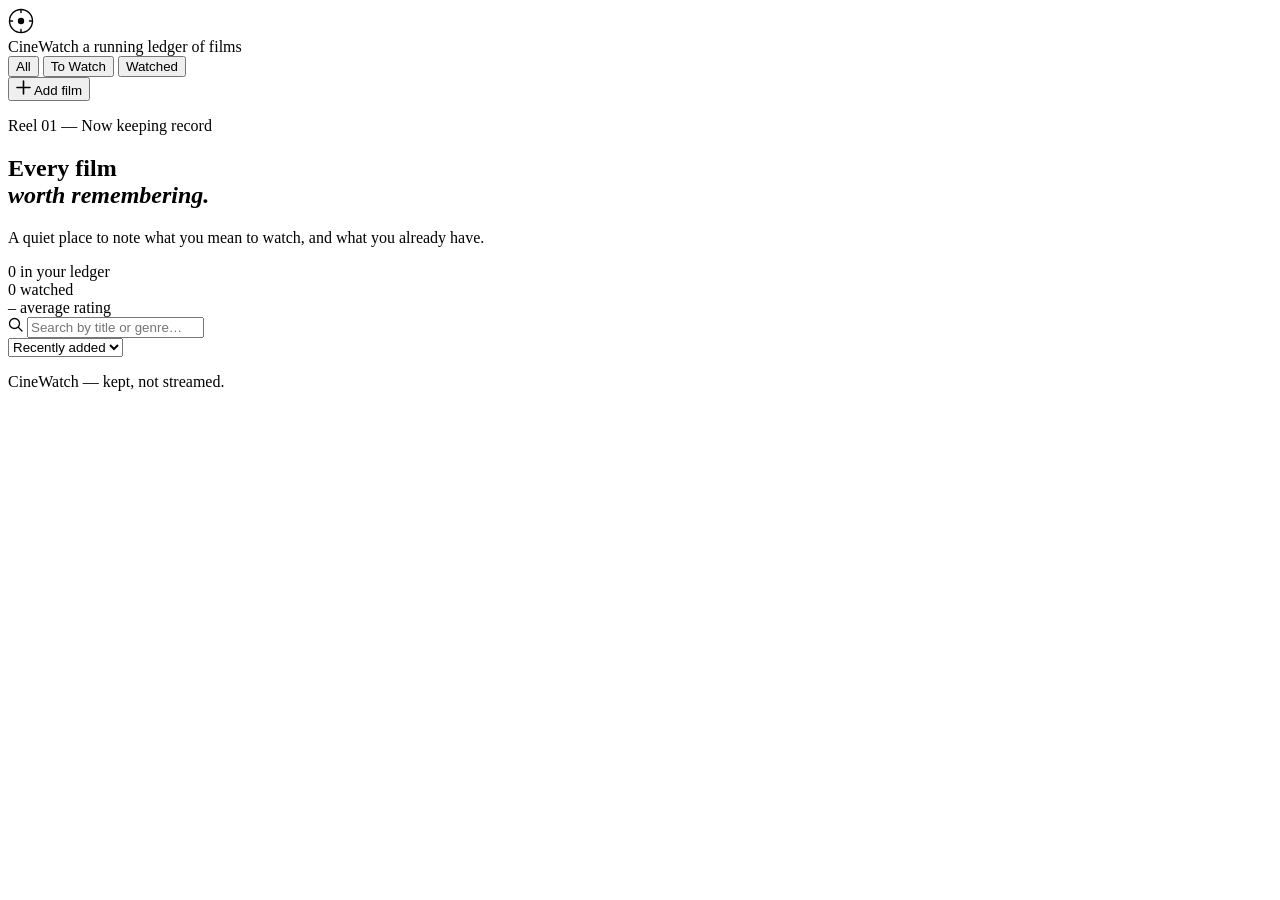
==== index.html @ 58c8e494 "Add files via upload" ====
<!DOCTYPE html>
<html lang="en">
<head>
<meta charset="UTF-8" />
<meta name="viewport" content="width=device-width, initial-scale=1.0" />
<title>CineWatch — Your film ledger</title>

<link rel="preconnect" href="https://fonts.googleapis.com">
<link rel="preconnect" href="https://fonts.gstatic.com" crossorigin>
<link href="https://fonts.googleapis.com/css2?family=Fraunces:ital,opsz,wght@0,9..144,300;0,9..144,450;0,9..144,600;1,9..144,450&family=Inter:wght@400;500;600&display=swap" rel="stylesheet">

<link rel="stylesheet" href="/static/css/style.css" />
</head>
<body>

<div class="grain"></div>

<header class="site-header">
  <div class="header-inner">
    <div class="brand">
      <span class="brand-mark">
        <svg width="26" height="26" viewBox="0 0 26 26" fill="none">
          <circle cx="13" cy="13" r="11.5" stroke="currentColor" stroke-width="1.4"/>
          <path d="M13 2.5V4.5M13 21.5V23.5M2.5 13H4.5M21.5 13H23.5" stroke="currentColor" stroke-width="1.4" stroke-linecap="round"/>
          <circle cx="13" cy="13" r="3.2" fill="currentColor"/>
        </svg>
      </span>
      <div class="brand-text">
        <span class="brand-name">CineWatch</span>
        <span class="brand-tag">a running ledger of films</span>
      </div>
    </div>

    <nav class="tab-nav" role="tablist" aria-label="Film lists">
      <button class="tab active" data-filter="all" role="tab" aria-selected="true">All</button>
      <button class="tab" data-filter="Watchlist" role="tab" aria-selected="false">To Watch</button>
      <button class="tab" data-filter="Watched" role="tab" aria-selected="false">Watched</button>
    </nav>

    <button class="btn-add" id="openAddModal">
      <svg width="15" height="15" viewBox="0 0 15 15" fill="none"><path d="M7.5 1V14M1 7.5H14" stroke="currentColor" stroke-width="1.6" stroke-linecap="round"/></svg>
      <span>Add film</span>
    </button>
  </div>
</header>

<main class="page">

  <section class="hero">
    <p class="hero-eyebrow">Reel&nbsp;01 — Now keeping record</p>
    <h1 class="hero-title">Every film<br><em>worth remembering.</em></h1>
    <p class="hero-sub">A quiet place to note what you mean to watch, and what you already have.</p>

    <div class="hero-stats" id="heroStats">
      <div class="stat">
        <span class="stat-num" id="statTotal">0</span>
        <span class="stat-label">in your ledger</span>
      </div>
      <div class="stat-divider"></div>
      <div class="stat">
        <span class="stat-num" id="statWatched">0</span>
        <span class="stat-label">watched</span>
      </div>
      <div class="stat-divider"></div>
      <div class="stat">
        <span class="stat-num" id="statAvg">–</span>
        <span class="stat-label">average rating</span>
      </div>
    </div>
  </section>

  <section class="toolbar">
    <div class="search-wrap">
      <svg width="15" height="15" viewBox="0 0 15 15" fill="none" class="search-icon"><circle cx="6.5" cy="6.5" r="5" stroke="currentColor" stroke-width="1.3"/><path d="M10.5 10.5L14 14" stroke="currentColor" stroke-width="1.3" stroke-linecap="round"/></svg>
      <input type="text" id="searchInput" placeholder="Search by title or genre…" autocomplete="off" />
    </div>
    <select id="sortSelect" class="sort-select" aria-label="Sort films">
      <option value="recent">Recently added</option>
      <option value="title">Title, A–Z</option>
      <option value="rating">Highest rated</option>
    </select>
  </section>

  <section class="grid-wrap">
    <div class="film-grid" id="filmGrid"></div>

    <div class="empty-state" id="emptyState" hidden>
      <svg width="48" height="48" viewBox="0 0 48 48" fill="none">
        <rect x="6" y="10" width="36" height="28" rx="3" stroke="currentColor" stroke-width="1.4"/>
        <path d="M6 17H42" stroke="currentColor" stroke-width="1.4"/>
        <path d="M13 10V17M20 10V17M27 10V17M34 10V17" stroke="currentColor" stroke-width="1.4"/>
        <path d="M18 24L28 28.5L18 33V24Z" fill="currentColor"/>
      </svg>
      <h3>The reel is empty</h3>
      <p id="emptyMsg">Nothing here yet. Add the first film to start your ledger.</p>
    </div>
  </section>

</main>

<footer class="site-footer">
  <p>CineWatch — kept, not streamed.</p>
</footer>

<!-- Add / Edit Modal -->
<div class="modal-overlay" id="modalOverlay" hidden>
  <div class="modal" role="dialog" aria-modal="true" aria-labelledby="modalTitle">
    <button class="modal-close" id="closeModal" aria-label="Close">
      <svg width="16" height="16" viewBox="0 0 16 16" fill="none"><path d="M2 2L14 14M14 2L2 14" stroke="currentColor" stroke-width="1.5" stroke-linecap="round"/></svg>
    </button>
    <p class="modal-eyebrow">New entry</p>
    <h2 class="modal-title" id="modalTitle">Add a film</h2>

    <form id="movieForm">
      <label class="field">
        <span>Title</span>
        <input type="text" id="fieldTitle" placeholder="e.g. In the Mood for Love" required />
      </label>

      <label class="field">
        <span>Genre</span>
        <input type="text" id="fieldGenre" placeholder="e.g. Drama, Romance" />
      </label>

      <label class="field">
        <span>Poster URL <em>(optional)</em></span>
        <input type="url" id="fieldPoster" placeholder="https://…" />
      </label>

      <label class="field">
        <span>Notes <em>(optional)</em></span>
        <textarea id="fieldNotes" rows="2" placeholder="Why this one, or who recommended it…"></textarea>
      </label>

      <p class="form-error" id="formError" hidden></p>

      <div class="modal-actions">
        <button type="button" class="btn-ghost" id="cancelModal">Cancel</button>
        <button type="submit" class="btn-solid">Save to ledger</button>
      </div>
    </form>
  </div>
</div>

<!-- Rating Popover Template lives in JS -->

<div class="toast" id="toast"></div>

<script src="/static/js/app.js"></script>
</body>
</html>
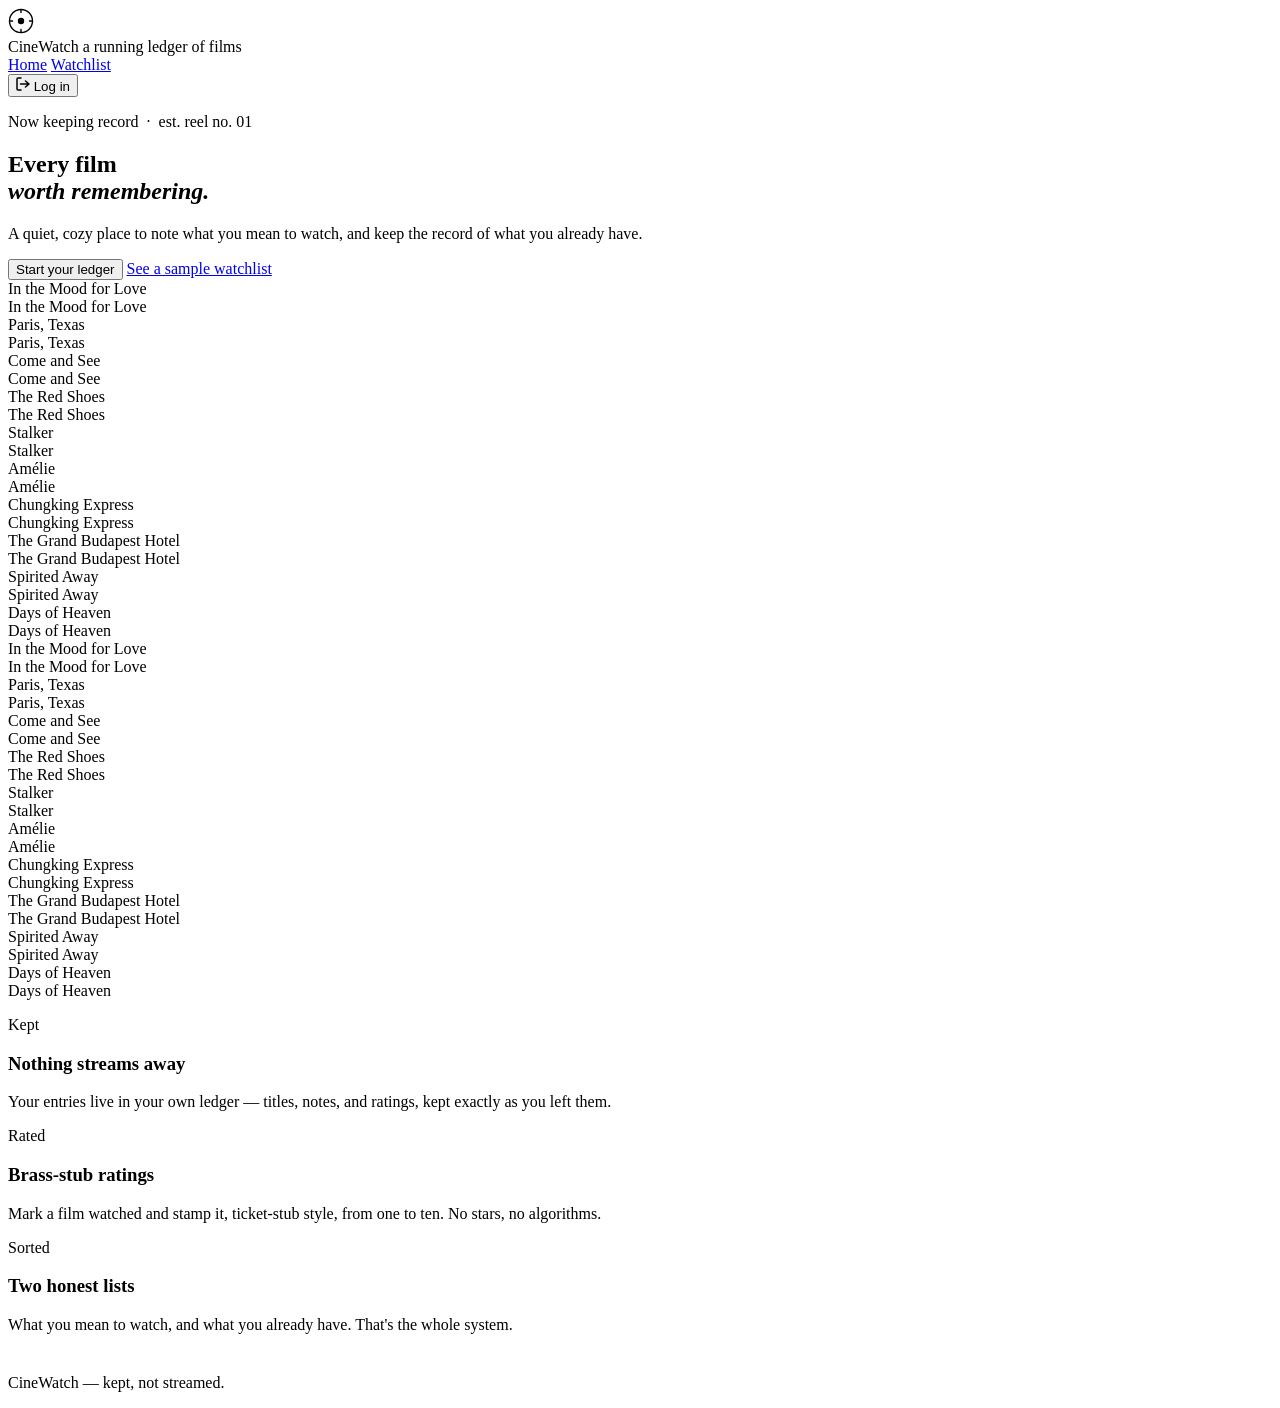
==== commit 5e877c2a: "Refactor index.html for improved structure and modals" ====
--- a/index.html
+++ b/index.html
@@ -9,7 +9,7 @@
 <link rel="preconnect" href="https://fonts.gstatic.com" crossorigin>
 <link href="https://fonts.googleapis.com/css2?family=Fraunces:ital,opsz,wght@0,9..144,300;0,9..144,450;0,9..144,600;1,9..144,450&family=Inter:wght@400;500;600&display=swap" rel="stylesheet">
 
-<link rel="stylesheet" href="/static/css/style.css" />
+<link rel="stylesheet" href="style-dark.css" />
 </head>
 <body>
 
@@ -31,70 +31,58 @@
       </div>
     </div>
 
-    <nav class="tab-nav" role="tablist" aria-label="Film lists">
-      <button class="tab active" data-filter="all" role="tab" aria-selected="true">All</button>
-      <button class="tab" data-filter="Watchlist" role="tab" aria-selected="false">To Watch</button>
-      <button class="tab" data-filter="Watched" role="tab" aria-selected="false">Watched</button>
+    <nav class="tab-nav" role="tablist" aria-label="Site sections">
+      <a class="tab active" href="index.html">Home</a>
+      <a class="tab" href="watchlist.html">Watchlist</a>
     </nav>
 
-    <button class="btn-add" id="openAddModal">
-      <svg width="15" height="15" viewBox="0 0 15 15" fill="none"><path d="M7.5 1V14M1 7.5H14" stroke="currentColor" stroke-width="1.6" stroke-linecap="round"/></svg>
-      <span>Add film</span>
+    <button class="btn-login" id="openLoginModal">
+      <svg width="14" height="14" viewBox="0 0 14 14" fill="none"><path d="M5 1H2a1 1 0 0 0-1 1v10a1 1 0 0 0 1 1h3M9.5 10L13 7L9.5 4M13 7H4.5" stroke="currentColor" stroke-width="1.5" stroke-linecap="round" stroke-linejoin="round"/></svg>
+      <span>Log in</span>
     </button>
   </div>
 </header>
 
 <main class="page">
 
-  <section class="hero">
-    <p class="hero-eyebrow">Reel&nbsp;01 — Now keeping record</p>
-    <h1 class="hero-title">Every film<br><em>worth remembering.</em></h1>
-    <p class="hero-sub">A quiet place to note what you mean to watch, and what you already have.</p>
-
-    <div class="hero-stats" id="heroStats">
-      <div class="stat">
-        <span class="stat-num" id="statTotal">0</span>
-        <span class="stat-label">in your ledger</span>
+  <section class="landing-hero">
+    <p class="landing-eyebrow"><span></span>Now keeping record &nbsp;·&nbsp; est. reel no. 01</p>
+    <h1 class="landing-title">Every film<br><em>worth remembering.</em></h1>
+    <p class="landing-sub">A quiet, cozy place to note what you mean to watch, and keep the record of what you already have.</p>
+
+    <div class="landing-actions">
+      <button class="btn-primary-lg" id="openSignupModal">Start your ledger</button>
+      <a class="btn-secondary-lg" href="watchlist.html">See a sample watchlist</a>
+    </div>
+
+    <div class="marquee-wrap">
+      <div class="marquee-track" id="marqueeTrack">
+        <!-- duplicated in JS for seamless loop -->
       </div>
-      <div class="stat-divider"></div>
-      <div class="stat">
-        <span class="stat-num" id="statWatched">0</span>
-        <span class="stat-label">watched</span>
-      </div>
-      <div class="stat-divider"></div>
-      <div class="stat">
-        <span class="stat-num" id="statAvg">–</span>
-        <span class="stat-label">average rating</span>
-      </div>
     </div>
   </section>
 
-  <section class="toolbar">
-    <div class="search-wrap">
-      <svg width="15" height="15" viewBox="0 0 15 15" fill="none" class="search-icon"><circle cx="6.5" cy="6.5" r="5" stroke="currentColor" stroke-width="1.3"/><path d="M10.5 10.5L14 14" stroke="currentColor" stroke-width="1.3" stroke-linecap="round"/></svg>
-      <input type="text" id="searchInput" placeholder="Search by title or genre…" autocomplete="off" />
-    </div>
-    <select id="sortSelect" class="sort-select" aria-label="Sort films">
-      <option value="recent">Recently added</option>
-      <option value="title">Title, A–Z</option>
-      <option value="rating">Highest rated</option>
-    </select>
+  <section class="feature-strip">
+    <div class="feature-card">
+      <p class="feature-num">Kept</p>
+      <h3>Nothing streams away</h3>
+      <p>Your entries live in your own ledger — titles, notes, and ratings, kept exactly as you left them.</p>
+    </div>
+    <div class="feature-card">
+      <p class="feature-num">Rated</p>
+      <h3>Brass-stub ratings</h3>
+      <p>Mark a film watched and stamp it, ticket-stub style, from one to ten. No stars, no algorithms.</p>
+    </div>
+    <div class="feature-card">
+      <p class="feature-num">Sorted</p>
+      <h3>Two honest lists</h3>
+      <p>What you mean to watch, and what you already have. That's the whole system.</p>
+    </div>
   </section>
 
-  <section class="grid-wrap">
-    <div class="film-grid" id="filmGrid"></div>
-
-    <div class="empty-state" id="emptyState" hidden>
-      <svg width="48" height="48" viewBox="0 0 48 48" fill="none">
-        <rect x="6" y="10" width="36" height="28" rx="3" stroke="currentColor" stroke-width="1.4"/>
-        <path d="M6 17H42" stroke="currentColor" stroke-width="1.4"/>
-        <path d="M13 10V17M20 10V17M27 10V17M34 10V17" stroke="currentColor" stroke-width="1.4"/>
-        <path d="M18 24L28 28.5L18 33V24Z" fill="currentColor"/>
-      </svg>
-      <h3>The reel is empty</h3>
-      <p id="emptyMsg">Nothing here yet. Add the first film to start your ledger.</p>
-    </div>
-  </section>
+  <div class="sprocket-rule" style="margin-bottom: 40px;">
+    <i></i><i></i><i></i>
+  </div>
 
 </main>
 
@@ -102,50 +90,134 @@
   <p>CineWatch — kept, not streamed.</p>
 </footer>
 
-<!-- Add / Edit Modal -->
-<div class="modal-overlay" id="modalOverlay" hidden>
-  <div class="modal" role="dialog" aria-modal="true" aria-labelledby="modalTitle">
-    <button class="modal-close" id="closeModal" aria-label="Close">
+<!-- Login Modal -->
+<div class="modal-overlay" id="loginOverlay" hidden>
+  <div class="modal" role="dialog" aria-modal="true" aria-labelledby="loginTitle">
+    <button class="modal-close" id="closeLoginModal" aria-label="Close">
       <svg width="16" height="16" viewBox="0 0 16 16" fill="none"><path d="M2 2L14 14M14 2L2 14" stroke="currentColor" stroke-width="1.5" stroke-linecap="round"/></svg>
     </button>
-    <p class="modal-eyebrow">New entry</p>
-    <h2 class="modal-title" id="modalTitle">Add a film</h2>
-
-    <form id="movieForm">
-      <label class="field">
-        <span>Title</span>
-        <input type="text" id="fieldTitle" placeholder="e.g. In the Mood for Love" required />
-      </label>
-
-      <label class="field">
-        <span>Genre</span>
-        <input type="text" id="fieldGenre" placeholder="e.g. Drama, Romance" />
-      </label>
-
-      <label class="field">
-        <span>Poster URL <em>(optional)</em></span>
-        <input type="url" id="fieldPoster" placeholder="https://…" />
-      </label>
-
-      <label class="field">
-        <span>Notes <em>(optional)</em></span>
-        <textarea id="fieldNotes" rows="2" placeholder="Why this one, or who recommended it…"></textarea>
-      </label>
-
-      <p class="form-error" id="formError" hidden></p>
-
-      <div class="modal-actions">
-        <button type="button" class="btn-ghost" id="cancelModal">Cancel</button>
-        <button type="submit" class="btn-solid">Save to ledger</button>
-      </div>
+    <p class="modal-eyebrow">Welcome back</p>
+    <h2 class="modal-title" id="loginTitle">Log in to your ledger</h2>
+
+    <form id="loginForm">
+      <label class="field">
+        <span>Email</span>
+        <input type="email" id="loginEmail" placeholder="you@example.com" required />
+      </label>
+      <label class="field">
+        <span>Password</span>
+        <input type="password" id="loginPassword" placeholder="••••••••" required />
+      </label>
+      <div class="field-row-link"><a href="#">Forgot password?</a></div>
+
+      <button type="submit" class="btn-solid wide">Log in</button>
+
+      <div class="divider-or">or continue with</div>
+      <button type="button" class="btn-oauth">
+        <svg width="15" height="15" viewBox="0 0 15 15" fill="none"><path d="M14.7 7.65c0-.53-.05-1.04-.13-1.53H7.5v2.9h4.05c-.18.95-.7 1.76-1.5 2.3v1.9h2.43c1.42-1.3 2.24-3.22 2.24-5.57z" fill="#E0904C"/><path d="M7.5 15c2.03 0 3.73-.67 4.98-1.82l-2.43-1.9c-.67.45-1.54.72-2.55.72-1.96 0-3.62-1.32-4.21-3.1H.78v1.95A7.5 7.5 0 0 0 7.5 15z" fill="#D8B36C"/><path d="M3.29 8.9a4.52 4.52 0 0 1 0-2.8V4.15H.78a7.5 7.5 0 0 0 0 6.7l2.51-1.95z" fill="#C7B49A"/><path d="M7.5 2.98c1.1 0 2.09.38 2.87 1.12l2.15-2.15C11.22.7 9.53 0 7.5 0A7.5 7.5 0 0 0 .78 4.15L3.29 6.1c.59-1.78 2.25-3.12 4.21-3.12z" fill="#8B7863"/></svg>
+        <span>Google</span>
+      </button>
     </form>
+
+    <p class="modal-foot-note">New here? <a href="#" id="switchToSignup">Start a ledger</a></p>
   </div>
 </div>
 
-<!-- Rating Popover Template lives in JS -->
+<!-- Signup Modal -->
+<div class="modal-overlay" id="signupOverlay" hidden>
+  <div class="modal" role="dialog" aria-modal="true" aria-labelledby="signupTitle">
+    <button class="modal-close" id="closeSignupModal" aria-label="Close">
+      <svg width="16" height="16" viewBox="0 0 16 16" fill="none"><path d="M2 2L14 14M14 2L2 14" stroke="currentColor" stroke-width="1.5" stroke-linecap="round"/></svg>
+    </button>
+    <p class="modal-eyebrow">First entry</p>
+    <h2 class="modal-title" id="signupTitle">Start your ledger</h2>
+
+    <form id="signupForm">
+      <label class="field">
+        <span>Name</span>
+        <input type="text" id="signupName" placeholder="What should we call you?" required />
+      </label>
+      <label class="field">
+        <span>Email</span>
+        <input type="email" id="signupEmail" placeholder="you@example.com" required />
+      </label>
+      <label class="field">
+        <span>Password</span>
+        <input type="password" id="signupPassword" placeholder="At least 8 characters" required />
+      </label>
+
+      <button type="submit" class="btn-solid wide">Create my ledger</button>
+    </form>
+
+    <p class="modal-foot-note">Already keeping one? <a href="#" id="switchToLogin">Log in</a></p>
+  </div>
+</div>
 
 <div class="toast" id="toast"></div>
 
-<script src="/static/js/app.js"></script>
+<script>
+  // ---- spotlight marquee (decorative, placeholder posters, no external images) ----
+  const spotlight = [
+    "In the Mood\nfor Love", "Paris, Texas", "Come and See", "The Red Shoes",
+    "Stalker", "Amélie", "Chungking\nExpress", "The Grand Budapest\nHotel",
+    "Spirited Away", "Days of Heaven"
+  ];
+  const track = document.getElementById("marqueeTrack");
+  function buildMarquee(){
+    track.innerHTML = "";
+    for(let rep = 0; rep < 2; rep++){
+      spotlight.forEach(title => {
+        const card = document.createElement("div");
+        card.className = "marquee-card";
+        card.innerHTML = `
+          <div class="marquee-poster">${title}</div>
+          <div class="marquee-title">${title.replace("\n"," ")}</div>
+        `;
+        track.appendChild(card);
+      });
+    }
+  }
+  buildMarquee();
+
+  // ---- modal wiring ----
+  const loginOverlay = document.getElementById("loginOverlay");
+  const signupOverlay = document.getElementById("signupOverlay");
+  const toast = document.getElementById("toast");
+
+  function showToast(msg){
+    toast.textContent = msg;
+    toast.classList.add("show");
+    setTimeout(() => toast.classList.remove("show"), 2200);
+  }
+  function open(el){ el.hidden = false; }
+  function close(el){ el.hidden = true; }
+
+  document.getElementById("openLoginModal").addEventListener("click", () => open(loginOverlay));
+  document.getElementById("openSignupModal").addEventListener("click", () => open(signupOverlay));
+  document.getElementById("closeLoginModal").addEventListener("click", () => close(loginOverlay));
+  document.getElementById("closeSignupModal").addEventListener("click", () => close(signupOverlay));
+  document.getElementById("switchToSignup").addEventListener("click", (e) => { e.preventDefault(); close(loginOverlay); open(signupOverlay); });
+  document.getElementById("switchToLogin").addEventListener("click", (e) => { e.preventDefault(); close(signupOverlay); open(loginOverlay); });
+
+  [loginOverlay, signupOverlay].forEach(overlay => {
+    overlay.addEventListener("click", (e) => { if(e.target === overlay) close(overlay); });
+  });
+
+  document.getElementById("loginForm").addEventListener("submit", (e) => {
+    e.preventDefault();
+    close(loginOverlay);
+    showToast("Logged in — taking you to your ledger…");
+    setTimeout(() => window.location.href = "watchlist.html", 700);
+  });
+
+  document.getElementById("signupForm").addEventListener("submit", (e) => {
+    e.preventDefault();
+    close(signupOverlay);
+    showToast("Ledger created — welcome in.");
+    setTimeout(() => window.location.href = "watchlist.html", 700);
+  });
+</script>
+
 </body>
 </html>
+
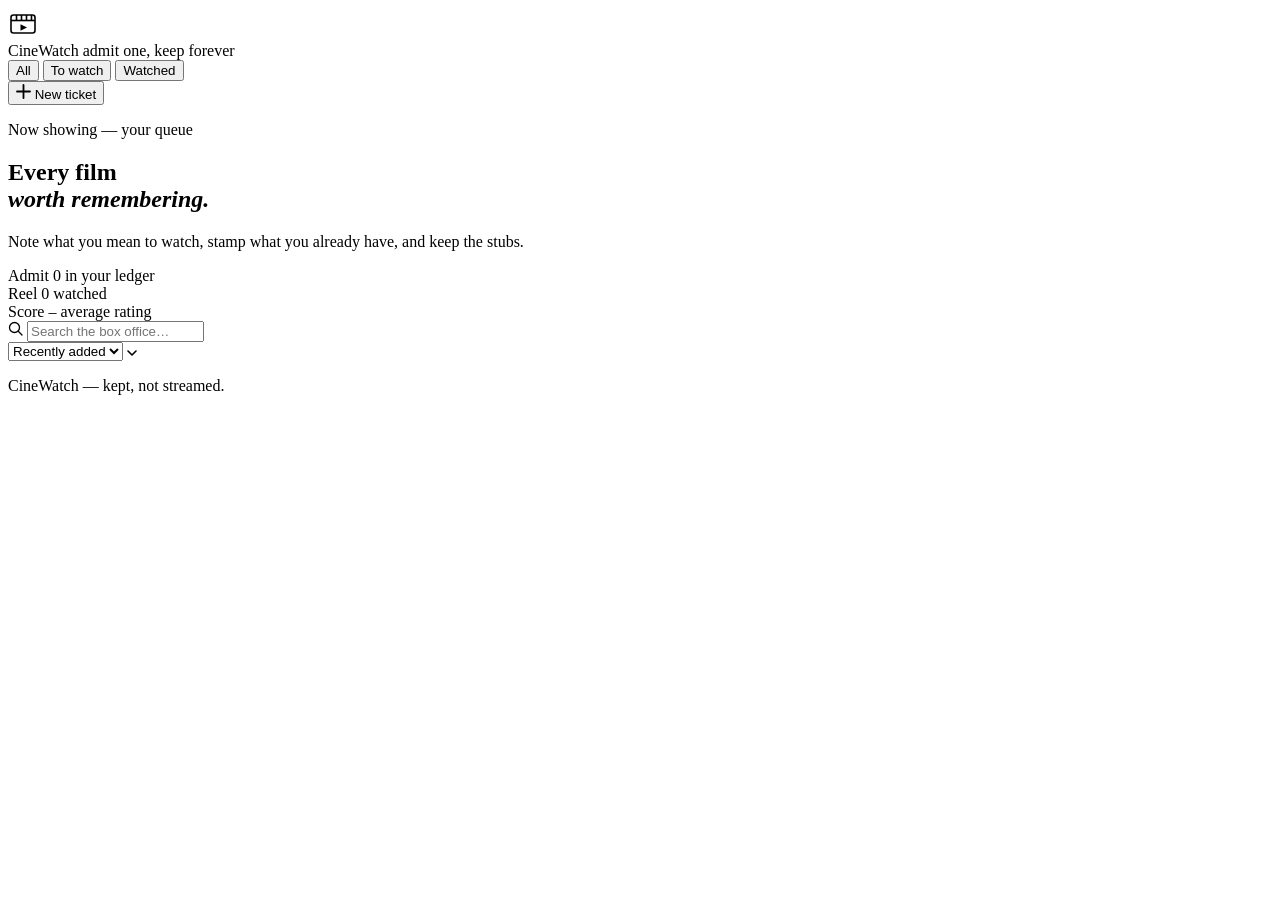
==== commit c3fe9776: "Update index.html" ====
--- a/index.html
+++ b/index.html
@@ -3,86 +3,109 @@
 <head>
 <meta charset="UTF-8" />
 <meta name="viewport" content="width=device-width, initial-scale=1.0" />
-<title>CineWatch — Your film ledger</title>
+<title>CineWatch — your film ledger</title>
+<meta name="description" content="CineWatch — a cozy wishlist and ledger for the films you mean to watch, and the ones you already have." />
 
 <link rel="preconnect" href="https://fonts.googleapis.com">
 <link rel="preconnect" href="https://fonts.gstatic.com" crossorigin>
-<link href="https://fonts.googleapis.com/css2?family=Fraunces:ital,opsz,wght@0,9..144,300;0,9..144,450;0,9..144,600;1,9..144,450&family=Inter:wght@400;500;600&display=swap" rel="stylesheet">
+<link href="https://fonts.googleapis.com/css2?family=Fraunces:ital,opsz,wght@0,9..144,400;0,9..144,500;0,9..144,600;1,9..144,500;1,9..144,600&family=Inter:wght@400;500;600;700&family=Space+Mono:wght@400;700&display=swap" rel="stylesheet">
 
-<link rel="stylesheet" href="style-dark.css" />
+<link rel="stylesheet" href="/static/css/style.css" />
 </head>
 <body>
 
-<div class="grain"></div>
+<div class="grain" aria-hidden="true"></div>
 
-<header class="site-header">
-  <div class="header-inner">
+<!-- ============================== MARQUEE HEADER ============================== -->
+<header class="marquee">
+  <div class="bulb-row" aria-hidden="true"></div>
+  <div class="marquee-inner">
     <div class="brand">
-      <span class="brand-mark">
-        <svg width="26" height="26" viewBox="0 0 26 26" fill="none">
-          <circle cx="13" cy="13" r="11.5" stroke="currentColor" stroke-width="1.4"/>
-          <path d="M13 2.5V4.5M13 21.5V23.5M2.5 13H4.5M21.5 13H23.5" stroke="currentColor" stroke-width="1.4" stroke-linecap="round"/>
-          <circle cx="13" cy="13" r="3.2" fill="currentColor"/>
+      <span class="brand-mark" aria-hidden="true">
+        <svg width="30" height="30" viewBox="0 0 30 30" fill="none">
+          <rect x="3" y="7" width="24" height="18" rx="2.5" stroke="currentColor" stroke-width="1.6"/>
+          <path d="M3 12.5H27" stroke="currentColor" stroke-width="1.6"/>
+          <path d="M8.5 7V12.5M13.5 7V12.5M18.5 7V12.5M23.5 7V12.5" stroke="currentColor" stroke-width="1.6"/>
+          <path d="M12.5 16.2L19 19.5L12.5 22.8V16.2Z" fill="currentColor"/>
         </svg>
       </span>
       <div class="brand-text">
         <span class="brand-name">CineWatch</span>
-        <span class="brand-tag">a running ledger of films</span>
+        <span class="brand-tag">admit one, keep forever</span>
       </div>
     </div>
 
-    <nav class="tab-nav" role="tablist" aria-label="Site sections">
-      <a class="tab active" href="index.html">Home</a>
-      <a class="tab" href="watchlist.html">Watchlist</a>
+    <nav class="tab-nav" role="tablist" aria-label="Film lists">
+      <button class="tab active" data-filter="all" role="tab" aria-selected="true">All</button>
+      <button class="tab" data-filter="Watchlist" role="tab" aria-selected="false">To watch</button>
+      <button class="tab" data-filter="Watched" role="tab" aria-selected="false">Watched</button>
     </nav>
 
-    <button class="btn-login" id="openLoginModal">
-      <svg width="14" height="14" viewBox="0 0 14 14" fill="none"><path d="M5 1H2a1 1 0 0 0-1 1v10a1 1 0 0 0 1 1h3M9.5 10L13 7L9.5 4M13 7H4.5" stroke="currentColor" stroke-width="1.5" stroke-linecap="round" stroke-linejoin="round"/></svg>
-      <span>Log in</span>
+    <button class="btn-add" id="openAddModal">
+      <svg width="15" height="15" viewBox="0 0 15 15" fill="none"><path d="M7.5 1V14M1 7.5H14" stroke="currentColor" stroke-width="1.8" stroke-linecap="round"/></svg>
+      <span>New ticket</span>
     </button>
   </div>
 </header>
 
 <main class="page">
 
-  <section class="landing-hero">
-    <p class="landing-eyebrow"><span></span>Now keeping record &nbsp;·&nbsp; est. reel no. 01</p>
-    <h1 class="landing-title">Every film<br><em>worth remembering.</em></h1>
-    <p class="landing-sub">A quiet, cozy place to note what you mean to watch, and keep the record of what you already have.</p>
+  <!-- ============================== BOX OFFICE HERO ============================== -->
+  <section class="box-office">
+    <p class="hero-eyebrow">Now showing — your queue</p>
+    <h1 class="hero-title">Every film<br><em>worth remembering.</em></h1>
+    <p class="hero-sub">Note what you mean to watch, stamp what you already have, and keep the stubs.</p>
 
-    <div class="landing-actions">
-      <button class="btn-primary-lg" id="openSignupModal">Start your ledger</button>
-      <a class="btn-secondary-lg" href="watchlist.html">See a sample watchlist</a>
-    </div>
-
-    <div class="marquee-wrap">
-      <div class="marquee-track" id="marqueeTrack">
-        <!-- duplicated in JS for seamless loop -->
+    <div class="admit-strip" id="heroStats">
+      <div class="admit-stub">
+        <span class="stub-eyebrow">Admit</span>
+        <span class="stat-num" id="statTotal">0</span>
+        <span class="stat-label">in your ledger</span>
+      </div>
+      <div class="admit-stub">
+        <span class="stub-eyebrow">Reel</span>
+        <span class="stat-num" id="statWatched">0</span>
+        <span class="stat-label">watched</span>
+      </div>
+      <div class="admit-stub">
+        <span class="stub-eyebrow">Score</span>
+        <span class="stat-num" id="statAvg">–</span>
+        <span class="stat-label">average rating</span>
       </div>
     </div>
   </section>
 
-  <section class="feature-strip">
-    <div class="feature-card">
-      <p class="feature-num">Kept</p>
-      <h3>Nothing streams away</h3>
-      <p>Your entries live in your own ledger — titles, notes, and ratings, kept exactly as you left them.</p>
+  <!-- ============================== TOOLBAR ============================== -->
+  <section class="toolbar">
+    <div class="search-wrap">
+      <svg width="15" height="15" viewBox="0 0 15 15" fill="none" class="search-icon"><circle cx="6.5" cy="6.5" r="5" stroke="currentColor" stroke-width="1.3"/><path d="M10.5 10.5L14 14" stroke="currentColor" stroke-width="1.3" stroke-linecap="round"/></svg>
+      <input type="text" id="searchInput" placeholder="Search the box office…" autocomplete="off" />
     </div>
-    <div class="feature-card">
-      <p class="feature-num">Rated</p>
-      <h3>Brass-stub ratings</h3>
-      <p>Mark a film watched and stamp it, ticket-stub style, from one to ten. No stars, no algorithms.</p>
-    </div>
-    <div class="feature-card">
-      <p class="feature-num">Sorted</p>
-      <h3>Two honest lists</h3>
-      <p>What you mean to watch, and what you already have. That's the whole system.</p>
+    <div class="select-wrap">
+      <select id="sortSelect" class="sort-select" aria-label="Sort films">
+        <option value="recent">Recently added</option>
+        <option value="title">Title, A–Z</option>
+        <option value="rating">Highest rated</option>
+      </select>
+      <svg width="10" height="6" viewBox="0 0 10 6" fill="none" class="select-caret"><path d="M1 1L5 5L9 1" stroke="currentColor" stroke-width="1.6" stroke-linecap="round" stroke-linejoin="round"/></svg>
     </div>
   </section>
 
-  <div class="sprocket-rule" style="margin-bottom: 40px;">
-    <i></i><i></i><i></i>
-  </div>
+  <!-- ============================== FILM GRID ============================== -->
+  <section class="grid-wrap">
+    <div class="film-grid" id="filmGrid"></div>
+
+    <div class="empty-state" id="emptyState" hidden>
+      <svg width="56" height="56" viewBox="0 0 56 56" fill="none">
+        <rect x="6" y="14" width="44" height="32" rx="3" stroke="currentColor" stroke-width="1.5"/>
+        <path d="M6 22H50" stroke="currentColor" stroke-width="1.5"/>
+        <path d="M15 14V22M24 14V22M33 14V22M42 14V22" stroke="currentColor" stroke-width="1.5"/>
+        <path d="M22 28L34 34L22 40V28Z" fill="currentColor"/>
+      </svg>
+      <h3>The box office is empty</h3>
+      <p id="emptyMsg">Nothing here yet — add the first film to start your ledger.</p>
+    </div>
+  </section>
 
 </main>
 
@@ -90,134 +113,48 @@
   <p>CineWatch — kept, not streamed.</p>
 </footer>
 
-<!-- Login Modal -->
-<div class="modal-overlay" id="loginOverlay" hidden>
-  <div class="modal" role="dialog" aria-modal="true" aria-labelledby="loginTitle">
-    <button class="modal-close" id="closeLoginModal" aria-label="Close">
-      <svg width="16" height="16" viewBox="0 0 16 16" fill="none"><path d="M2 2L14 14M14 2L2 14" stroke="currentColor" stroke-width="1.5" stroke-linecap="round"/></svg>
+<!-- ============================== ADD MODAL ============================== -->
+<div class="modal-overlay" id="modalOverlay" hidden>
+  <div class="modal ticket-modal" role="dialog" aria-modal="true" aria-labelledby="modalTitle">
+    <button class="modal-close" id="closeModal" aria-label="Close">
+      <svg width="16" height="16" viewBox="0 0 16 16" fill="none"><path d="M2 2L14 14M14 2L2 14" stroke="currentColor" stroke-width="1.6" stroke-linecap="round"/></svg>
     </button>
-    <p class="modal-eyebrow">Welcome back</p>
-    <h2 class="modal-title" id="loginTitle">Log in to your ledger</h2>
+    <p class="modal-eyebrow">Issuing a new stub</p>
+    <h2 class="modal-title" id="modalTitle">Add a film</h2>
 
-    <form id="loginForm">
+    <form id="movieForm">
       <label class="field">
-        <span>Email</span>
-        <input type="email" id="loginEmail" placeholder="you@example.com" required />
+        <span>Title</span>
+        <input type="text" id="fieldTitle" placeholder="e.g. In the Mood for Love" required maxlength="200" />
       </label>
+
       <label class="field">
-        <span>Password</span>
-        <input type="password" id="loginPassword" placeholder="••••••••" required />
+        <span>Genre</span>
+        <input type="text" id="fieldGenre" placeholder="e.g. Drama, Romance" maxlength="80" />
       </label>
-      <div class="field-row-link"><a href="#">Forgot password?</a></div>
 
-      <button type="submit" class="btn-solid wide">Log in</button>
+      <label class="field">
+        <span>Poster URL <em>(optional)</em></span>
+        <input type="url" id="fieldPoster" placeholder="https://…" />
+      </label>
 
-      <div class="divider-or">or continue with</div>
-      <button type="button" class="btn-oauth">
-        <svg width="15" height="15" viewBox="0 0 15 15" fill="none"><path d="M14.7 7.65c0-.53-.05-1.04-.13-1.53H7.5v2.9h4.05c-.18.95-.7 1.76-1.5 2.3v1.9h2.43c1.42-1.3 2.24-3.22 2.24-5.57z" fill="#E0904C"/><path d="M7.5 15c2.03 0 3.73-.67 4.98-1.82l-2.43-1.9c-.67.45-1.54.72-2.55.72-1.96 0-3.62-1.32-4.21-3.1H.78v1.95A7.5 7.5 0 0 0 7.5 15z" fill="#D8B36C"/><path d="M3.29 8.9a4.52 4.52 0 0 1 0-2.8V4.15H.78a7.5 7.5 0 0 0 0 6.7l2.51-1.95z" fill="#C7B49A"/><path d="M7.5 2.98c1.1 0 2.09.38 2.87 1.12l2.15-2.15C11.22.7 9.53 0 7.5 0A7.5 7.5 0 0 0 .78 4.15L3.29 6.1c.59-1.78 2.25-3.12 4.21-3.12z" fill="#8B7863"/></svg>
-        <span>Google</span>
-      </button>
+      <label class="field">
+        <span>Notes <em>(optional)</em></span>
+        <textarea id="fieldNotes" rows="2" placeholder="Why this one, or who recommended it…" maxlength="400"></textarea>
+      </label>
+
+      <p class="form-error" id="formError" hidden></p>
+
+      <div class="modal-actions">
+        <button type="button" class="btn-ghost" id="cancelModal">Cancel</button>
+        <button type="submit" class="btn-solid">Print ticket</button>
+      </div>
     </form>
-
-    <p class="modal-foot-note">New here? <a href="#" id="switchToSignup">Start a ledger</a></p>
   </div>
 </div>
 
-<!-- Signup Modal -->
-<div class="modal-overlay" id="signupOverlay" hidden>
-  <div class="modal" role="dialog" aria-modal="true" aria-labelledby="signupTitle">
-    <button class="modal-close" id="closeSignupModal" aria-label="Close">
-      <svg width="16" height="16" viewBox="0 0 16 16" fill="none"><path d="M2 2L14 14M14 2L2 14" stroke="currentColor" stroke-width="1.5" stroke-linecap="round"/></svg>
-    </button>
-    <p class="modal-eyebrow">First entry</p>
-    <h2 class="modal-title" id="signupTitle">Start your ledger</h2>
+<div class="toast" id="toast" role="status" aria-live="polite"></div>
 
-    <form id="signupForm">
-      <label class="field">
-        <span>Name</span>
-        <input type="text" id="signupName" placeholder="What should we call you?" required />
-      </label>
-      <label class="field">
-        <span>Email</span>
-        <input type="email" id="signupEmail" placeholder="you@example.com" required />
-      </label>
-      <label class="field">
-        <span>Password</span>
-        <input type="password" id="signupPassword" placeholder="At least 8 characters" required />
-      </label>
-
-      <button type="submit" class="btn-solid wide">Create my ledger</button>
-    </form>
-
-    <p class="modal-foot-note">Already keeping one? <a href="#" id="switchToLogin">Log in</a></p>
-  </div>
-</div>
-
-<div class="toast" id="toast"></div>
-
-<script>
-  // ---- spotlight marquee (decorative, placeholder posters, no external images) ----
-  const spotlight = [
-    "In the Mood\nfor Love", "Paris, Texas", "Come and See", "The Red Shoes",
-    "Stalker", "Amélie", "Chungking\nExpress", "The Grand Budapest\nHotel",
-    "Spirited Away", "Days of Heaven"
-  ];
-  const track = document.getElementById("marqueeTrack");
-  function buildMarquee(){
-    track.innerHTML = "";
-    for(let rep = 0; rep < 2; rep++){
-      spotlight.forEach(title => {
-        const card = document.createElement("div");
-        card.className = "marquee-card";
-        card.innerHTML = `
-          <div class="marquee-poster">${title}</div>
-          <div class="marquee-title">${title.replace("\n"," ")}</div>
-        `;
-        track.appendChild(card);
-      });
-    }
-  }
-  buildMarquee();
-
-  // ---- modal wiring ----
-  const loginOverlay = document.getElementById("loginOverlay");
-  const signupOverlay = document.getElementById("signupOverlay");
-  const toast = document.getElementById("toast");
-
-  function showToast(msg){
-    toast.textContent = msg;
-    toast.classList.add("show");
-    setTimeout(() => toast.classList.remove("show"), 2200);
-  }
-  function open(el){ el.hidden = false; }
-  function close(el){ el.hidden = true; }
-
-  document.getElementById("openLoginModal").addEventListener("click", () => open(loginOverlay));
-  document.getElementById("openSignupModal").addEventListener("click", () => open(signupOverlay));
-  document.getElementById("closeLoginModal").addEventListener("click", () => close(loginOverlay));
-  document.getElementById("closeSignupModal").addEventListener("click", () => close(signupOverlay));
-  document.getElementById("switchToSignup").addEventListener("click", (e) => { e.preventDefault(); close(loginOverlay); open(signupOverlay); });
-  document.getElementById("switchToLogin").addEventListener("click", (e) => { e.preventDefault(); close(signupOverlay); open(loginOverlay); });
-
-  [loginOverlay, signupOverlay].forEach(overlay => {
-    overlay.addEventListener("click", (e) => { if(e.target === overlay) close(overlay); });
-  });
-
-  document.getElementById("loginForm").addEventListener("submit", (e) => {
-    e.preventDefault();
-    close(loginOverlay);
-    showToast("Logged in — taking you to your ledger…");
-    setTimeout(() => window.location.href = "watchlist.html", 700);
-  });
-
-  document.getElementById("signupForm").addEventListener("submit", (e) => {
-    e.preventDefault();
-    close(signupOverlay);
-    showToast("Ledger created — welcome in.");
-    setTimeout(() => window.location.href = "watchlist.html", 700);
-  });
-</script>
-
+<script src="/static/js/app.js"></script>
 </body>
 </html>
-
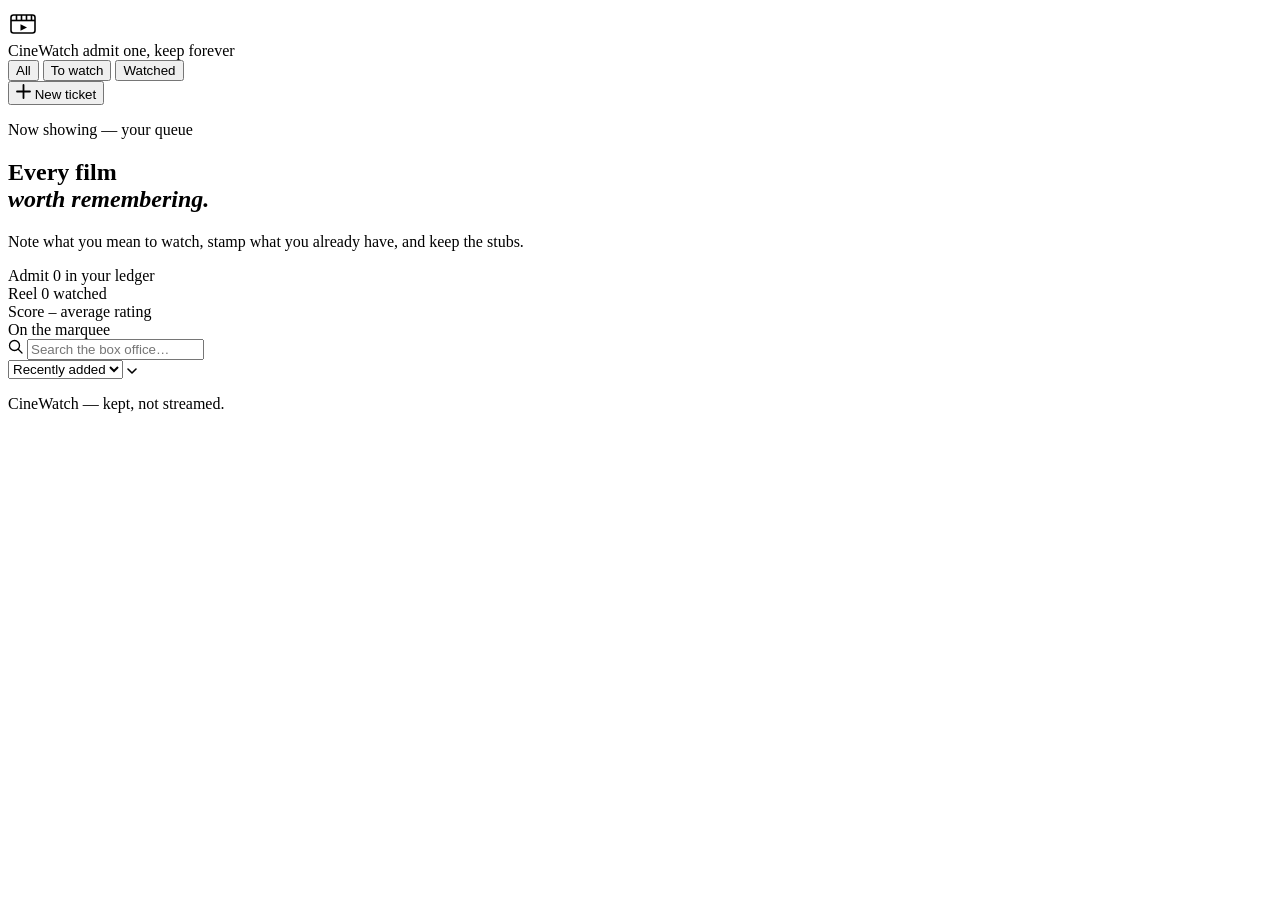
==== commit 33734799: "Update index.html" ====
--- a/index.html
+++ b/index.html
@@ -15,6 +15,8 @@
 <body>
 
 <div class="grain" aria-hidden="true"></div>
+<div class="filmstrip-rail left" aria-hidden="true"></div>
+<div class="filmstrip-rail right" aria-hidden="true"></div>
 
 <!-- ============================== MARQUEE HEADER ============================== -->
 <header class="marquee">
@@ -52,8 +54,14 @@
 
   <!-- ============================== BOX OFFICE HERO ============================== -->
   <section class="box-office">
-    <p class="hero-eyebrow">Now showing — your queue</p>
-    <h1 class="hero-title">Every film<br><em>worth remembering.</em></h1>
+    <div class="spotlight spotlight-a" aria-hidden="true"></div>
+    <div class="spotlight spotlight-b" aria-hidden="true"></div>
+
+    <div class="marquee-sign">
+      <p class="hero-eyebrow">Now showing — your queue</p>
+      <h1 class="hero-title">Every film<br><em>worth remembering.</em></h1>
+    </div>
+
     <p class="hero-sub">Note what you mean to watch, stamp what you already have, and keep the stubs.</p>
 
     <div class="admit-strip" id="heroStats">
@@ -72,6 +80,11 @@
         <span class="stat-num" id="statAvg">–</span>
         <span class="stat-label">average rating</span>
       </div>
+    </div>
+
+    <div class="ticker-wrap" aria-hidden="true">
+      <span class="ticker-label"><span class="dot"></span><span>On the marquee</span></span>
+      <div class="ticker-track" id="tickerTrack"></div>
     </div>
   </section>
 
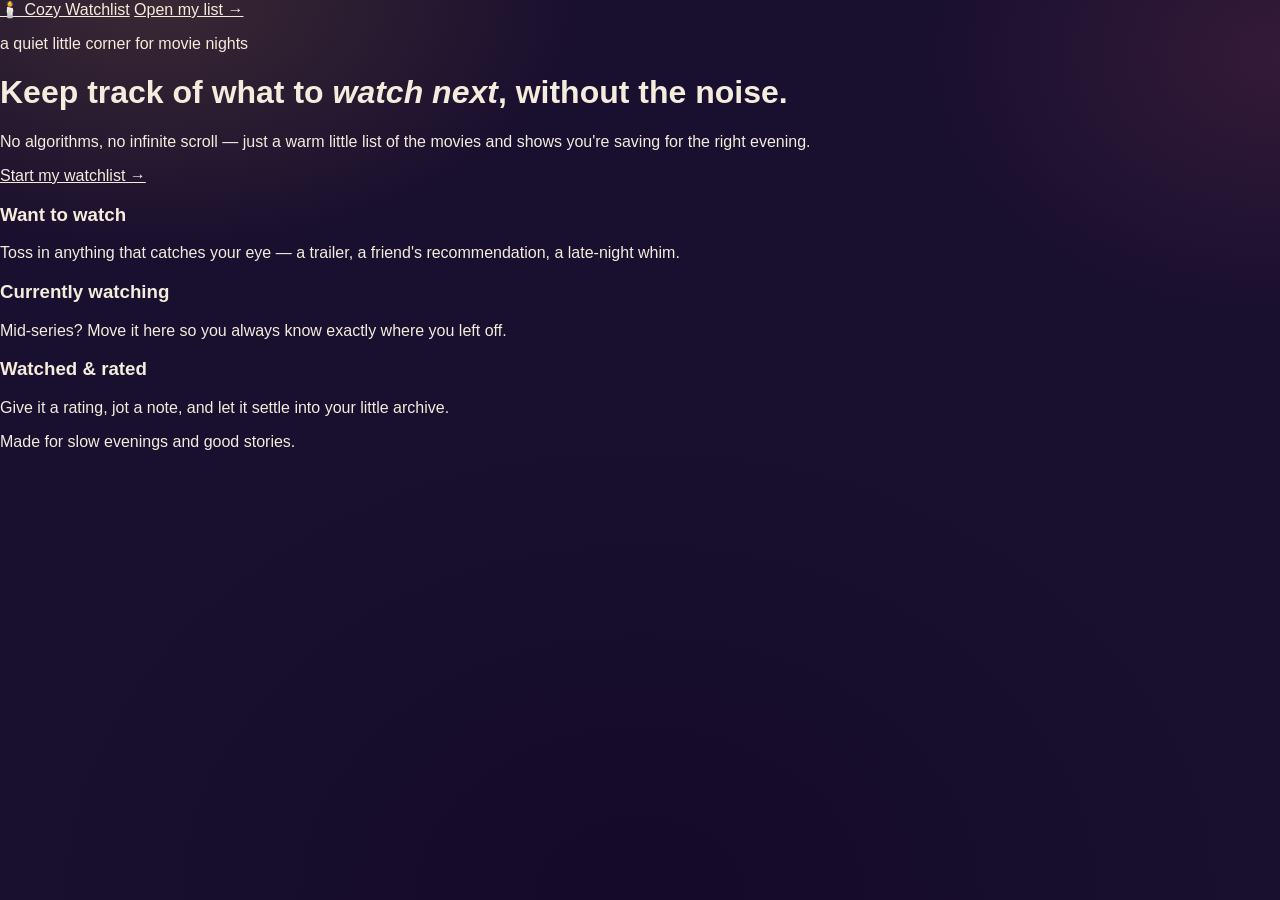
==== commit c3cfedfb: "Update index.html" ====
--- a/index.html
+++ b/index.html
@@ -1,173 +1,51 @@
 <!DOCTYPE html>
 <html lang="en">
 <head>
-<meta charset="UTF-8" />
-<meta name="viewport" content="width=device-width, initial-scale=1.0" />
-<title>CineWatch — your film ledger</title>
-<meta name="description" content="CineWatch — a cozy wishlist and ledger for the films you mean to watch, and the ones you already have." />
-
-<link rel="preconnect" href="https://fonts.googleapis.com">
-<link rel="preconnect" href="https://fonts.gstatic.com" crossorigin>
-<link href="https://fonts.googleapis.com/css2?family=Fraunces:ital,opsz,wght@0,9..144,400;0,9..144,500;0,9..144,600;1,9..144,500;1,9..144,600&family=Inter:wght@400;500;600;700&family=Space+Mono:wght@400;700&display=swap" rel="stylesheet">
-
-<link rel="stylesheet" href="/static/css/style.css" />
+  <meta charset="UTF-8" />
+  <meta name="viewport" content="width=device-width, initial-scale=1.0" />
+  <title>Cozy Watchlist</title>
+  <link rel="icon" href="data:image/svg+xml,<svg xmlns=%22http://www.w3.org/2000/svg%22 viewBox=%220 0 100 100%22><text y=%22.9em%22 font-size=%2290%22>🕯️</text></svg>" />
+  <link rel="stylesheet" href="style.css" />
 </head>
 <body>
 
-<div class="grain" aria-hidden="true"></div>
-<div class="filmstrip-rail left" aria-hidden="true"></div>
-<div class="filmstrip-rail right" aria-hidden="true"></div>
+  <nav class="nav">
+    <a href="/" class="nav__brand"><span class="nav__flame">🕯️</span> Cozy Watchlist</a>
+    <a href="/watchlist" class="nav__link">Open my list →</a>
+  </nav>
 
-<!-- ============================== MARQUEE HEADER ============================== -->
-<header class="marquee">
-  <div class="bulb-row" aria-hidden="true"></div>
-  <div class="marquee-inner">
-    <div class="brand">
-      <span class="brand-mark" aria-hidden="true">
-        <svg width="30" height="30" viewBox="0 0 30 30" fill="none">
-          <rect x="3" y="7" width="24" height="18" rx="2.5" stroke="currentColor" stroke-width="1.6"/>
-          <path d="M3 12.5H27" stroke="currentColor" stroke-width="1.6"/>
-          <path d="M8.5 7V12.5M13.5 7V12.5M18.5 7V12.5M23.5 7V12.5" stroke="currentColor" stroke-width="1.6"/>
-          <path d="M12.5 16.2L19 19.5L12.5 22.8V16.2Z" fill="currentColor"/>
-        </svg>
-      </span>
-      <div class="brand-text">
-        <span class="brand-name">CineWatch</span>
-        <span class="brand-tag">admit one, keep forever</span>
-      </div>
+  <header class="hero">
+    <div class="hero__lamp">
+      <div class="hero__lamp-glow"></div>
+      <div class="hero__lamp-core"></div>
     </div>
+    <p class="hero__eyebrow">a quiet little corner for movie nights</p>
+    <h1>Keep track of what to <em>watch next</em>, without the noise.</h1>
+    <p>No algorithms, no infinite scroll — just a warm little list of the movies and shows you're saving for the right evening.</p>
+    <a href="/watchlist" class="btn btn--primary">Start my watchlist →</a>
+  </header>
 
-    <nav class="tab-nav" role="tablist" aria-label="Film lists">
-      <button class="tab active" data-filter="all" role="tab" aria-selected="true">All</button>
-      <button class="tab" data-filter="Watchlist" role="tab" aria-selected="false">To watch</button>
-      <button class="tab" data-filter="Watched" role="tab" aria-selected="false">Watched</button>
-    </nav>
-
-    <button class="btn-add" id="openAddModal">
-      <svg width="15" height="15" viewBox="0 0 15 15" fill="none"><path d="M7.5 1V14M1 7.5H14" stroke="currentColor" stroke-width="1.8" stroke-linecap="round"/></svg>
-      <span>New ticket</span>
-    </button>
-  </div>
-</header>
-
-<main class="page">
-
-  <!-- ============================== BOX OFFICE HERO ============================== -->
-  <section class="box-office">
-    <div class="spotlight spotlight-a" aria-hidden="true"></div>
-    <div class="spotlight spotlight-b" aria-hidden="true"></div>
-
-    <div class="marquee-sign">
-      <p class="hero-eyebrow">Now showing — your queue</p>
-      <h1 class="hero-title">Every film<br><em>worth remembering.</em></h1>
+  <section class="strip">
+    <div class="strip__card">
+      <div class="dot" style="background:var(--lamp)"></div>
+      <h3>Want to watch</h3>
+      <p>Toss in anything that catches your eye — a trailer, a friend's recommendation, a late-night whim.</p>
     </div>
-
-    <p class="hero-sub">Note what you mean to watch, stamp what you already have, and keep the stubs.</p>
-
-    <div class="admit-strip" id="heroStats">
-      <div class="admit-stub">
-        <span class="stub-eyebrow">Admit</span>
-        <span class="stat-num" id="statTotal">0</span>
-        <span class="stat-label">in your ledger</span>
-      </div>
-      <div class="admit-stub">
-        <span class="stub-eyebrow">Reel</span>
-        <span class="stat-num" id="statWatched">0</span>
-        <span class="stat-label">watched</span>
-      </div>
-      <div class="admit-stub">
-        <span class="stub-eyebrow">Score</span>
-        <span class="stat-num" id="statAvg">–</span>
-        <span class="stat-label">average rating</span>
-      </div>
+    <div class="strip__card">
+      <div class="dot" style="background:var(--ember)"></div>
+      <h3>Currently watching</h3>
+      <p>Mid-series? Move it here so you always know exactly where you left off.</p>
     </div>
-
-    <div class="ticker-wrap" aria-hidden="true">
-      <span class="ticker-label"><span class="dot"></span><span>On the marquee</span></span>
-      <div class="ticker-track" id="tickerTrack"></div>
+    <div class="strip__card">
+      <div class="dot" style="background:var(--sage)"></div>
+      <h3>Watched &amp; rated</h3>
+      <p>Give it a rating, jot a note, and let it settle into your little archive.</p>
     </div>
   </section>
 
-  <!-- ============================== TOOLBAR ============================== -->
-  <section class="toolbar">
-    <div class="search-wrap">
-      <svg width="15" height="15" viewBox="0 0 15 15" fill="none" class="search-icon"><circle cx="6.5" cy="6.5" r="5" stroke="currentColor" stroke-width="1.3"/><path d="M10.5 10.5L14 14" stroke="currentColor" stroke-width="1.3" stroke-linecap="round"/></svg>
-      <input type="text" id="searchInput" placeholder="Search the box office…" autocomplete="off" />
-    </div>
-    <div class="select-wrap">
-      <select id="sortSelect" class="sort-select" aria-label="Sort films">
-        <option value="recent">Recently added</option>
-        <option value="title">Title, A–Z</option>
-        <option value="rating">Highest rated</option>
-      </select>
-      <svg width="10" height="6" viewBox="0 0 10 6" fill="none" class="select-caret"><path d="M1 1L5 5L9 1" stroke="currentColor" stroke-width="1.6" stroke-linecap="round" stroke-linejoin="round"/></svg>
-    </div>
-  </section>
+  <footer class="footer">
+    Made for slow evenings and good stories.
+  </footer>
 
-  <!-- ============================== FILM GRID ============================== -->
-  <section class="grid-wrap">
-    <div class="film-grid" id="filmGrid"></div>
-
-    <div class="empty-state" id="emptyState" hidden>
-      <svg width="56" height="56" viewBox="0 0 56 56" fill="none">
-        <rect x="6" y="14" width="44" height="32" rx="3" stroke="currentColor" stroke-width="1.5"/>
-        <path d="M6 22H50" stroke="currentColor" stroke-width="1.5"/>
-        <path d="M15 14V22M24 14V22M33 14V22M42 14V22" stroke="currentColor" stroke-width="1.5"/>
-        <path d="M22 28L34 34L22 40V28Z" fill="currentColor"/>
-      </svg>
-      <h3>The box office is empty</h3>
-      <p id="emptyMsg">Nothing here yet — add the first film to start your ledger.</p>
-    </div>
-  </section>
-
-</main>
-
-<footer class="site-footer">
-  <p>CineWatch — kept, not streamed.</p>
-</footer>
-
-<!-- ============================== ADD MODAL ============================== -->
-<div class="modal-overlay" id="modalOverlay" hidden>
-  <div class="modal ticket-modal" role="dialog" aria-modal="true" aria-labelledby="modalTitle">
-    <button class="modal-close" id="closeModal" aria-label="Close">
-      <svg width="16" height="16" viewBox="0 0 16 16" fill="none"><path d="M2 2L14 14M14 2L2 14" stroke="currentColor" stroke-width="1.6" stroke-linecap="round"/></svg>
-    </button>
-    <p class="modal-eyebrow">Issuing a new stub</p>
-    <h2 class="modal-title" id="modalTitle">Add a film</h2>
-
-    <form id="movieForm">
-      <label class="field">
-        <span>Title</span>
-        <input type="text" id="fieldTitle" placeholder="e.g. In the Mood for Love" required maxlength="200" />
-      </label>
-
-      <label class="field">
-        <span>Genre</span>
-        <input type="text" id="fieldGenre" placeholder="e.g. Drama, Romance" maxlength="80" />
-      </label>
-
-      <label class="field">
-        <span>Poster URL <em>(optional)</em></span>
-        <input type="url" id="fieldPoster" placeholder="https://…" />
-      </label>
-
-      <label class="field">
-        <span>Notes <em>(optional)</em></span>
-        <textarea id="fieldNotes" rows="2" placeholder="Why this one, or who recommended it…" maxlength="400"></textarea>
-      </label>
-
-      <p class="form-error" id="formError" hidden></p>
-
-      <div class="modal-actions">
-        <button type="button" class="btn-ghost" id="cancelModal">Cancel</button>
-        <button type="submit" class="btn-solid">Print ticket</button>
-      </div>
-    </form>
-  </div>
-</div>
-
-<div class="toast" id="toast" role="status" aria-live="polite"></div>
-
-<script src="/static/js/app.js"></script>
 </body>
 </html>
--- a/style.css
+++ b/style.css
@@ -0,0 +1,517 @@
+/* ==========================================================================
+   CineWatch — design tokens
+   A night-at-the-cinema identity: deep plum-navy "theater" backdrop, a
+   bulb-bordered marquee sign, a running ticker of your queue, filmstrip
+   rails framing the page, and film cards cut like real perforated ticket
+   stubs. Display type is Fraunces (italic for emphasis), body is Inter,
+   and Space Mono carries the printed "ticket data" — codes, counts, stamps.
+   ========================================================================== */
+
+:root {
+  --night: #190f2e;
+  --night-deep: #100823;
+  --night-panel: #271a45;
+  --night-panel-2: #2f2052;
+  --line-on-night: rgba(251, 243, 228, 0.14);
+  --line-on-night-strong: rgba(251, 243, 228, 0.26);
+
+  --paper: #fbf3e4;
+  --paper-shade: #f1e2c4;
+  --paper-line: rgba(42, 27, 61, 0.16);
+
+  --gold: #e8ac4e;
+  --gold-bright: #f6cc7a;
+  --cherry: #e8637a;
+  --cherry-deep: #c8465e;
+  --sage: #7fae8e;
+
+  --ink: #2a1b3d;
+  --ink-soft: #6a5a80;
+  --cream-text: #f4ecdc;
+  --lavender-text: #c7bade;
+
+  --danger: #e8637a;
+
+  --radius-lg: 22px;
+  --radius-md: 14px;
+  --radius-sm: 9px;
+
+  --shadow-card: 0 26px 48px -22px rgba(6, 3, 16, 0.7), 0 2px 8px rgba(6, 3, 16, 0.35);
+  --shadow-pop: 0 16px 32px -12px rgba(6, 3, 16, 0.6);
+
+  --font-display: "Fraunces", "Iowan Old Style", serif;
+  --font-body: "Inter", -apple-system, BlinkMacSystemFont, sans-serif;
+  --font-mono: "Space Mono", ui-monospace, monospace;
+}
+
+@media (prefers-reduced-motion: reduce) {
+  * { animation-duration: 0.001ms !important; animation-iteration-count: 1 !important; transition-duration: 0.001ms !important; }
+}
+
+* { box-sizing: border-box; }
+html { scroll-behavior: smooth; }
+
+body {
+  margin: 0;
+  background: var(--night);
+  background-image:
+    radial-gradient(ellipse 720px 420px at 12% 0%, rgba(232, 172, 78, 0.16), transparent 60%),
+    radial-gradient(ellipse 620px 460px at 100% 6%, rgba(232, 99, 122, 0.13), transparent 58%),
+    radial-gradient(ellipse 900px 700px at 50% 100%, rgba(20, 10, 40, 0.9), transparent 70%);
+  color: var(--cream-text);
+  font-family: var(--font-body);
+  -webkit-font-smoothing: antialiased;
+  min-height: 100vh;
+}
+
+a { color: inherit; }
+::selection { background: var(--gold); color: var(--ink); }
+
+::-webkit-scrollbar { width: 12px; }
+::-webkit-scrollbar-track { background: var(--night-deep); }
+::-webkit-scrollbar-thumb { background: var(--night-panel-2); border-radius: 8px; border: 3px solid var(--night-deep); }
+::-webkit-scrollbar-thumb:hover { background: var(--gold); }
+
+:focus-visible { outline: 2px solid var(--gold-bright); outline-offset: 3px; border-radius: 4px; }
+
+.grain {
+  position: fixed; inset: 0; pointer-events: none; z-index: 999;
+  opacity: 0.045; mix-blend-mode: overlay;
+  background-image: url("data:image/svg+xml,%3Csvg xmlns='http://www.w3.org/2000/svg' width='120' height='120'%3E%3Cfilter id='n'%3E%3CfeTurbulence type='fractalNoise' baseFrequency='0.9' numOctaves='2' stitchTiles='stitch'/%3E%3C/filter%3E%3Crect width='100%25' height='100%25' filter='url(%23n)'/%3E%3C/svg%3E");
+}
+
+/* ==========================================================================
+   Filmstrip rails — sprocket-holed strips framing the whole page
+   ========================================================================== */
+
+.filmstrip-rail {
+  position: fixed;
+  top: 0; bottom: 0;
+  width: 26px;
+  z-index: 40;
+  background: var(--night-deep);
+  background-image:
+    radial-gradient(circle, var(--night) 6px, transparent 6.5px),
+    radial-gradient(circle, var(--night) 6px, transparent 6.5px);
+  background-size: 26px 46px;
+  background-position: 6.5px 10px, 6.5px 33px;
+  box-shadow: 0 0 0 1px var(--line-on-night);
+  display: none;
+}
+.filmstrip-rail.left { left: 0; }
+.filmstrip-rail.right { right: 0; }
+
+@media (min-width: 1400px) {
+  .filmstrip-rail { display: block; }
+}
+
+/* ==========================================================================
+   Marquee header
+   ========================================================================== */
+
+.marquee {
+  position: sticky;
+  top: 0;
+  z-index: 50;
+  background: linear-gradient(180deg, var(--night-deep), var(--night));
+  border-bottom: 1px solid var(--line-on-night);
+}
+
+.bulb-row {
+  height: 7px;
+  background-image: radial-gradient(circle, var(--gold-bright) 0 2.4px, transparent 2.5px);
+  background-size: 22px 7px;
+  background-position: center;
+  opacity: 0.9;
+  animation: bulb-twinkle 3.2s steps(2) infinite;
+}
+@keyframes bulb-twinkle { 0%, 100% { opacity: 0.5; filter: brightness(0.9); } 50% { opacity: 1; filter: brightness(1.25); } }
+
+.marquee-inner {
+  max-width: 1220px;
+  margin: 0 auto;
+  padding: 16px 32px;
+  display: flex;
+  align-items: center;
+  gap: 28px;
+}
+
+.brand { display: flex; align-items: center; gap: 12px; margin-right: auto; }
+.brand-mark {
+  width: 42px; height: 42px;
+  display: grid; place-items: center;
+  color: var(--night);
+  background: linear-gradient(155deg, var(--gold-bright), var(--gold));
+  border-radius: 12px;
+  box-shadow: var(--shadow-pop);
+}
+.brand-text { display: flex; flex-direction: column; line-height: 1.15; }
+.brand-name { font-family: var(--font-display); font-style: italic; font-weight: 600; font-size: 1.5rem; letter-spacing: 0.01em; }
+.brand-tag { font-family: var(--font-mono); font-size: 0.64rem; letter-spacing: 0.09em; text-transform: uppercase; color: var(--gold-bright); }
+
+.tab-nav { display: flex; gap: 4px; background: var(--night-panel); padding: 4px; border-radius: 999px; border: 1px solid var(--line-on-night); }
+.tab {
+  font-family: var(--font-body); font-weight: 600; font-size: 0.86rem;
+  color: var(--lavender-text); background: transparent; border: none;
+  padding: 8px 16px; border-radius: 999px; cursor: pointer;
+  transition: background 0.18s ease, color 0.18s ease;
+}
+.tab:hover { color: var(--cream-text); }
+.tab.active { background: linear-gradient(155deg, var(--gold-bright), var(--gold)); color: var(--ink); }
+
+.btn-add {
+  display: flex; align-items: center; gap: 8px;
+  font-family: var(--font-body); font-weight: 700; font-size: 0.86rem;
+  color: var(--ink); background: linear-gradient(155deg, var(--cherry), var(--cherry-deep));
+  border: none; padding: 11px 18px; border-radius: 999px; cursor: pointer;
+  box-shadow: 0 10px 22px -10px rgba(232, 99, 122, 0.55);
+  transition: transform 0.16s ease, box-shadow 0.16s ease;
+  white-space: nowrap;
+}
+.btn-add:hover { transform: translateY(-1px); box-shadow: 0 14px 26px -10px rgba(232, 99, 122, 0.65); }
+.btn-add:active { transform: translateY(0); }
+
+/* ==========================================================================
+   Box office hero — bulb-framed marquee sign + ambient spotlights
+   ========================================================================== */
+
+.page { max-width: 1220px; margin: 0 auto; padding: 0 32px; position: relative; }
+
+.box-office {
+  position: relative;
+  padding: 70px 0 0;
+  text-align: center;
+  overflow: hidden;
+}
+
+.spotlight { position: absolute; border-radius: 50%; filter: blur(70px); pointer-events: none; z-index: 0; }
+.spotlight-a { width: 420px; height: 420px; top: -160px; left: 6%; background: rgba(232, 172, 78, 0.22); animation: drift-a 14s ease-in-out infinite; }
+.spotlight-b { width: 380px; height: 380px; top: -120px; right: 8%; background: rgba(232, 99, 122, 0.18); animation: drift-b 16s ease-in-out infinite; }
+@keyframes drift-a { 0%, 100% { transform: translate(0, 0); } 50% { transform: translate(30px, 40px); } }
+@keyframes drift-b { 0%, 100% { transform: translate(0, 0); } 50% { transform: translate(-26px, 30px); } }
+
+.marquee-sign {
+  position: relative;
+  z-index: 1;
+  display: inline-block;
+  padding: 30px 56px 34px;
+  border-radius: var(--radius-lg);
+  background: linear-gradient(180deg, rgba(39, 26, 69, 0.55), rgba(39, 26, 69, 0.15));
+  border: 1px solid var(--line-on-night);
+}
+.marquee-sign::before, .marquee-sign::after {
+  content: "";
+  position: absolute; left: 14px; right: 14px; height: 7px;
+  background-image: radial-gradient(circle, var(--gold-bright) 0 2.6px, transparent 2.7px);
+  background-size: 24px 7px;
+  opacity: 0.85;
+}
+.marquee-sign::before { top: 8px; animation: bulb-twinkle 2.8s steps(2) infinite; }
+.marquee-sign::after { bottom: 8px; animation: bulb-twinkle 2.8s steps(2) infinite reverse; }
+
+.hero-eyebrow {
+  font-family: var(--font-mono); font-size: 0.72rem; letter-spacing: 0.16em;
+  text-transform: uppercase; color: var(--gold-bright); margin: 8px 0 16px;
+}
+.hero-title {
+  font-family: var(--font-display); font-weight: 500;
+  font-size: clamp(2.5rem, 5.2vw, 4.3rem); line-height: 1.04; letter-spacing: -0.01em;
+  margin: 0 0 6px; color: var(--cream-text);
+}
+.hero-title em {
+  font-style: italic; font-weight: 600;
+  background: linear-gradient(100deg, var(--gold-bright), var(--cherry) 85%);
+  -webkit-background-clip: text; background-clip: text; color: transparent;
+}
+
+.hero-sub { position: relative; z-index: 1; font-size: 1.02rem; color: var(--lavender-text); max-width: 460px; margin: 22px auto 36px; line-height: 1.55; }
+
+/* admission stat strip */
+.admit-strip { position: relative; z-index: 1; display: inline-flex; background: var(--paper); border-radius: var(--radius-md); box-shadow: var(--shadow-card); overflow: hidden; margin-bottom: 46px; }
+.admit-stub { position: relative; display: flex; flex-direction: column; align-items: center; gap: 2px; padding: 18px 34px; color: var(--ink); }
+.admit-stub + .admit-stub { border-left: 1.5px dashed var(--paper-line); }
+.admit-stub + .admit-stub::before, .admit-stub + .admit-stub::after { content: ""; position: absolute; left: -8px; width: 16px; height: 16px; background: var(--night); border-radius: 50%; }
+.admit-stub + .admit-stub::before { top: -8px; }
+.admit-stub + .admit-stub::after { bottom: -8px; }
+.stub-eyebrow { font-family: var(--font-mono); font-size: 0.62rem; letter-spacing: 0.12em; text-transform: uppercase; color: var(--ink-soft); }
+.stat-num { font-family: var(--font-display); font-weight: 600; font-size: 1.9rem; line-height: 1.1; }
+.stat-label { font-size: 0.72rem; color: var(--ink-soft); }
+
+/* running ticker — "now on the marquee" */
+.ticker-wrap { position: relative; z-index: 1; border-top: 1px solid var(--line-on-night); border-bottom: 1px solid var(--line-on-night); background: var(--night-deep); overflow: hidden; }
+.ticker-label {
+  position: absolute; left: 0; top: 0; bottom: 0; z-index: 2;
+  display: flex; align-items: center; gap: 8px;
+  padding: 0 18px; background: var(--night-deep);
+  font-family: var(--font-mono); font-size: 0.66rem; letter-spacing: 0.1em; text-transform: uppercase; color: var(--cherry);
+  box-shadow: 18px 0 18px -6px var(--night-deep);
+}
+.ticker-label .dot { width: 6px; height: 6px; border-radius: 50%; background: var(--cherry); animation: bulb-twinkle 1.4s steps(2) infinite; }
+.ticker-track { display: flex; white-space: nowrap; padding: 12px 0 12px 150px; animation: ticker-scroll 26s linear infinite; width: max-content; }
+.ticker-track span {
+  font-family: var(--font-mono); font-size: 0.76rem; letter-spacing: 0.03em; color: var(--lavender-text);
+  padding: 0 26px; border-right: 1px solid var(--line-on-night);
+}
+.ticker-track span::before { content: "★"; color: var(--gold-bright); margin-right: 10px; }
+@keyframes ticker-scroll { from { transform: translateX(0); } to { transform: translateX(-50%); } }
+.ticker-wrap:hover .ticker-track { animation-play-state: paused; }
+
+/* ==========================================================================
+   Toolbar
+   ========================================================================== */
+
+.toolbar { display: flex; gap: 12px; margin: 40px 0 30px; flex-wrap: wrap; position: relative; z-index: 1; }
+.search-wrap { flex: 1 1 280px; position: relative; display: flex; align-items: center; }
+.search-icon { position: absolute; left: 16px; color: var(--lavender-text); pointer-events: none; }
+#searchInput {
+  width: 100%; font-family: var(--font-body); font-size: 0.92rem; color: var(--cream-text);
+  background: var(--night-panel); border: 1px solid var(--line-on-night); border-radius: 999px;
+  padding: 13px 18px 13px 42px; transition: border-color 0.16s ease, background 0.16s ease;
+}
+#searchInput::placeholder { color: var(--lavender-text); opacity: 0.7; }
+#searchInput:focus { border-color: var(--gold); background: var(--night-panel-2); outline: none; }
+
+.select-wrap { position: relative; display: flex; align-items: center; }
+.sort-select {
+  appearance: none; font-family: var(--font-body); font-size: 0.86rem; font-weight: 600; color: var(--cream-text);
+  background: var(--night-panel); border: 1px solid var(--line-on-night); border-radius: 999px; padding: 13px 38px 13px 18px; cursor: pointer;
+}
+.select-caret { position: absolute; right: 16px; color: var(--lavender-text); pointer-events: none; }
+
+/* ==========================================================================
+   Film grid + ticket-stub cards
+   ========================================================================== */
+
+.grid-wrap { padding-bottom: 90px; position: relative; z-index: 1; }
+.film-grid { display: grid; grid-template-columns: repeat(auto-fill, minmax(240px, 1fr)); gap: 30px; }
+
+.film-card {
+  position: relative;
+  background: var(--paper);
+  border-radius: var(--radius-lg);
+  overflow: hidden;
+  box-shadow: var(--shadow-card);
+  display: flex;
+  flex-direction: column;
+  animation: rise-in 0.5s ease backwards;
+  transition: transform 0.28s cubic-bezier(.2,.8,.2,1), box-shadow 0.28s ease;
+}
+.film-card:hover { transform: translateY(-7px) rotate(-0.35deg); box-shadow: 0 34px 60px -22px rgba(4, 2, 12, 0.75); }
+@keyframes rise-in { from { opacity: 0; transform: translateY(16px); } to { opacity: 1; transform: translateY(0); } }
+
+.poster-frame { position: relative; aspect-ratio: 2 / 2.55; overflow: hidden; background: var(--paper-shade); }
+.poster-frame img { width: 100%; height: 100%; object-fit: cover; display: block; transition: transform 0.6s cubic-bezier(.2,.8,.2,1); }
+.film-card:hover .poster-frame img { transform: scale(1.07); }
+
+.poster-fallback {
+  width: 100%; height: 100%; display: grid; place-items: center; color: var(--ink-soft);
+  background: repeating-linear-gradient(135deg, var(--paper-shade) 0 14px, #ecdcb8 14px 28px);
+}
+
+.poster-scrim {
+  position: absolute; left: 0; right: 0; bottom: 0;
+  padding: 46px 16px 14px;
+  background: linear-gradient(180deg, transparent, rgba(9, 4, 18, 0.55) 45%, rgba(9, 4, 18, 0.94) 100%);
+}
+.poster-scrim .card-title { color: var(--paper); margin: 0 0 3px; }
+.poster-scrim .card-genre { color: var(--gold-bright); margin: 0; }
+
+.status-chip {
+  position: absolute; top: 12px; left: 12px; z-index: 2;
+  font-family: var(--font-mono); font-size: 0.62rem; letter-spacing: 0.06em; text-transform: uppercase;
+  padding: 5px 10px; border-radius: 999px; backdrop-filter: blur(4px);
+}
+.status-chip.watchlist { background: rgba(25, 15, 46, 0.7); color: var(--gold-bright); border: 1px solid rgba(246, 204, 122, 0.35); }
+.status-chip.watched { background: rgba(232, 99, 122, 0.92); color: #2a0b13; }
+
+.rating-badge {
+  position: absolute; top: 10px; right: 10px; z-index: 2;
+  width: 38px; height: 38px; display: grid; place-items: center;
+  font-family: var(--font-mono); font-weight: 700; font-size: 0.9rem; color: var(--ink);
+  background: radial-gradient(circle at 35% 30%, var(--gold-bright), var(--gold));
+  border-radius: 50%; box-shadow: 0 6px 14px -4px rgba(0, 0, 0, 0.5);
+}
+.rating-badge::after {
+  content: ""; position: absolute; inset: -4px; border-radius: 50%;
+  border: 1.5px dashed rgba(42, 27, 61, 0.35);
+}
+
+/* punched perforation seam between poster and stub footer */
+.perf-seam {
+  position: relative;
+  height: 20px;
+  flex: none;
+  background-color: var(--paper-shade);
+  background-image: radial-gradient(circle, var(--paper) 3.6px, transparent 3.8px);
+  background-size: 18px 20px;
+  background-position: 9px center;
+  background-repeat: repeat-x;
+  border-top: 1px dashed var(--paper-line);
+  border-bottom: 1px dashed var(--paper-line);
+}
+
+.stub-footer { padding: 14px 16px 16px; display: flex; flex-direction: column; gap: 8px; flex: 1; }
+
+.card-title { font-family: var(--font-display); font-weight: 600; font-size: 1.12rem; line-height: 1.25; margin: 0; }
+.card-genre { font-family: var(--font-mono); font-size: 0.68rem; letter-spacing: 0.06em; text-transform: uppercase; margin: 0; }
+
+.card-notes {
+  font-size: 0.83rem; color: var(--ink-soft); line-height: 1.45; margin: 0;
+  display: -webkit-box; -webkit-line-clamp: 2; -webkit-box-orient: vertical; overflow: hidden;
+}
+
+.card-actions { display: flex; gap: 6px; margin-top: auto; padding-top: 6px; }
+
+.icon-btn {
+  display: inline-flex; align-items: center; gap: 5px;
+  font-family: var(--font-body); font-weight: 600; font-size: 0.76rem; color: var(--ink);
+  background: var(--paper-shade); border: 1px solid var(--paper-line); border-radius: 999px;
+  padding: 7px 11px; cursor: pointer; transition: background 0.15s ease, transform 0.15s ease, color 0.15s ease;
+}
+.icon-btn:hover { transform: translateY(-1px); }
+.icon-btn.watch-toggle:hover { background: var(--sage); color: #12261a; }
+.icon-btn.watch-toggle.active-state { background: var(--sage); color: #12261a; border-color: transparent; }
+.icon-btn.rate-btn:hover { background: var(--gold-bright); }
+.icon-btn.danger { padding: 7px 9px; margin-left: auto; }
+.icon-btn.danger:hover { background: var(--cherry); color: #2a0b13; }
+
+/* ==========================================================================
+   Rating popover
+   ========================================================================== */
+
+.rating-pop {
+  position: absolute; z-index: 60; display: grid; grid-template-columns: repeat(5, 1fr); gap: 6px;
+  background: var(--paper); border-radius: var(--radius-md); box-shadow: var(--shadow-pop);
+  padding: 12px; width: 260px; animation: pop-in 0.14s ease;
+}
+@keyframes pop-in { from { opacity: 0; transform: scale(0.96); } to { opacity: 1; transform: scale(1); } }
+.rating-pop button {
+  font-family: var(--font-mono); font-weight: 700; font-size: 0.86rem; color: var(--ink);
+  background: var(--paper-shade); border: none; border-radius: 8px; padding: 9px 0; cursor: pointer;
+  transition: background 0.13s ease, color 0.13s ease;
+}
+.rating-pop button:hover { background: var(--gold-bright); }
+.rating-pop button.selected { background: var(--cherry); color: #2a0b13; }
+
+/* ==========================================================================
+   Empty state — curtains drawn
+   ========================================================================== */
+
+.empty-state {
+  position: relative; z-index: 1; text-align: center; padding: 76px 20px;
+  color: var(--lavender-text); border: 1.5px dashed var(--line-on-night-strong); border-radius: var(--radius-lg);
+  overflow: hidden;
+}
+.empty-state::before, .empty-state::after {
+  content: ""; position: absolute; top: -20%; bottom: -20%; width: 26%;
+  background: linear-gradient(180deg, var(--cherry-deep), var(--night-panel));
+  opacity: 0.14;
+}
+.empty-state::before { left: -6%; border-radius: 0 50% 50% 0 / 0 60% 60% 0; }
+.empty-state::after { right: -6%; border-radius: 50% 0 0 50% / 60% 0 0 60%; }
+.empty-state svg, .empty-state h3, .empty-state p { position: relative; z-index: 1; }
+.empty-state svg { color: var(--gold-bright); margin-bottom: 16px; }
+.empty-state h3 { font-family: var(--font-display); font-style: italic; font-weight: 600; font-size: 1.4rem; color: var(--cream-text); margin: 0 0 6px; }
+.empty-state p { margin: 0; font-size: 0.9rem; }
+
+/* ==========================================================================
+   Footer
+   ========================================================================== */
+
+.site-footer {
+  position: relative; z-index: 1; text-align: center; padding: 28px 0 44px;
+  font-family: var(--font-mono); font-size: 0.72rem; letter-spacing: 0.04em; color: rgba(199, 186, 222, 0.5);
+}
+
+/* ==========================================================================
+   Modal
+   ========================================================================== */
+
+.modal-overlay {
+  position: fixed; inset: 0; z-index: 100; background: rgba(8, 4, 16, 0.78); backdrop-filter: blur(4px);
+  display: flex; align-items: center; justify-content: center; padding: 20px; animation: fade-in 0.16s ease;
+}
+@keyframes fade-in { from { opacity: 0; } to { opacity: 1; } }
+
+.modal {
+  position: relative; width: 100%; max-width: 420px; background: var(--paper);
+  border-radius: var(--radius-lg); box-shadow: var(--shadow-card); padding: 32px 28px 28px;
+  animation: rise-in 0.22s ease;
+}
+
+.ticket-modal::before, .ticket-modal::after {
+  content: ""; position: absolute; top: 50%; width: 26px; height: 26px; background: var(--night);
+  border-radius: 50%; transform: translateY(-50%); box-shadow: 0 0 0 1px var(--line-on-night);
+}
+.ticket-modal::before { left: -13px; }
+.ticket-modal::after { right: -13px; }
+
+.modal-close {
+  position: absolute; top: 18px; right: 18px; background: var(--paper-shade); border: none;
+  color: var(--ink-soft); width: 30px; height: 30px; border-radius: 50%; display: grid; place-items: center; cursor: pointer;
+}
+.modal-close:hover { color: var(--ink); }
+
+.modal-eyebrow { font-family: var(--font-mono); font-size: 0.66rem; letter-spacing: 0.1em; text-transform: uppercase; color: var(--cherry-deep); margin: 0 0 6px; }
+.modal-title { font-family: var(--font-display); font-style: italic; font-weight: 600; font-size: 1.7rem; color: var(--ink); margin: 0 0 22px; }
+
+.field { display: block; margin-bottom: 16px; }
+.field span { display: block; font-size: 0.78rem; font-weight: 600; color: var(--ink-soft); margin-bottom: 6px; }
+.field span em { font-style: normal; font-weight: 400; opacity: 0.7; }
+.field input, .field textarea {
+  width: 100%; font-family: var(--font-body); font-size: 0.92rem; color: var(--ink);
+  background: var(--paper-shade); border: 1.5px solid transparent; border-radius: var(--radius-sm);
+  padding: 11px 13px; resize: vertical; transition: border-color 0.15s ease;
+}
+.field input:focus, .field textarea:focus { outline: none; border-color: var(--gold); }
+
+.form-error { background: rgba(232, 99, 122, 0.14); color: var(--cherry-deep); font-size: 0.82rem; padding: 10px 12px; border-radius: var(--radius-sm); margin: 0 0 14px; }
+
+.modal-actions { display: flex; justify-content: flex-end; gap: 10px; margin-top: 6px; }
+.btn-ghost {
+  font-family: var(--font-body); font-weight: 600; font-size: 0.86rem; color: var(--ink-soft);
+  background: transparent; border: 1.5px solid var(--paper-line); border-radius: 999px; padding: 10px 18px; cursor: pointer;
+}
+.btn-ghost:hover { background: var(--paper-shade); }
+.btn-solid {
+  font-family: var(--font-body); font-weight: 700; font-size: 0.86rem; color: var(--ink);
+  background: linear-gradient(155deg, var(--gold-bright), var(--gold)); border: none; border-radius: 999px;
+  padding: 10px 20px; cursor: pointer; transition: transform 0.15s ease;
+}
+.btn-solid:hover { transform: translateY(-1px); }
+.btn-solid:disabled { opacity: 0.65; cursor: not-allowed; transform: none; }
+
+/* ==========================================================================
+   Toast
+   ========================================================================== */
+
+.toast {
+  position: fixed; bottom: 26px; left: 50%; transform: translate(-50%, 14px);
+  background: var(--ink); color: var(--paper); font-size: 0.86rem; font-weight: 600;
+  padding: 12px 20px; border-radius: 999px; box-shadow: var(--shadow-pop);
+  opacity: 0; pointer-events: none; transition: opacity 0.2s ease, transform 0.2s ease; z-index: 200;
+}
+.toast.show { opacity: 1; transform: translate(-50%, 0); }
+
+/* ==========================================================================
+   Responsive
+   ========================================================================== */
+
+@media (max-width: 720px) {
+  .marquee-inner { padding: 14px 18px; flex-wrap: wrap; gap: 14px; }
+  .tab-nav { order: 3; width: 100%; justify-content: center; }
+  .page { padding: 0 18px; }
+  .box-office { padding: 48px 0 0; }
+  .marquee-sign { padding: 24px 22px 28px; }
+  .admit-strip { flex-direction: column; }
+  .admit-stub + .admit-stub { border-left: none; border-top: 1.5px dashed var(--paper-line); }
+  .admit-stub + .admit-stub::before { top: -8px; left: 50%; transform: translateX(-50%); }
+  .admit-stub + .admit-stub::after { display: none; }
+  .brand-tag { display: none; }
+  .ticker-label span:not(.dot) { display: none; }
+}
+
+@media (max-width: 420px) {
+  .btn-add span { display: none; }
+  .btn-add { padding: 11px 14px; }
+}
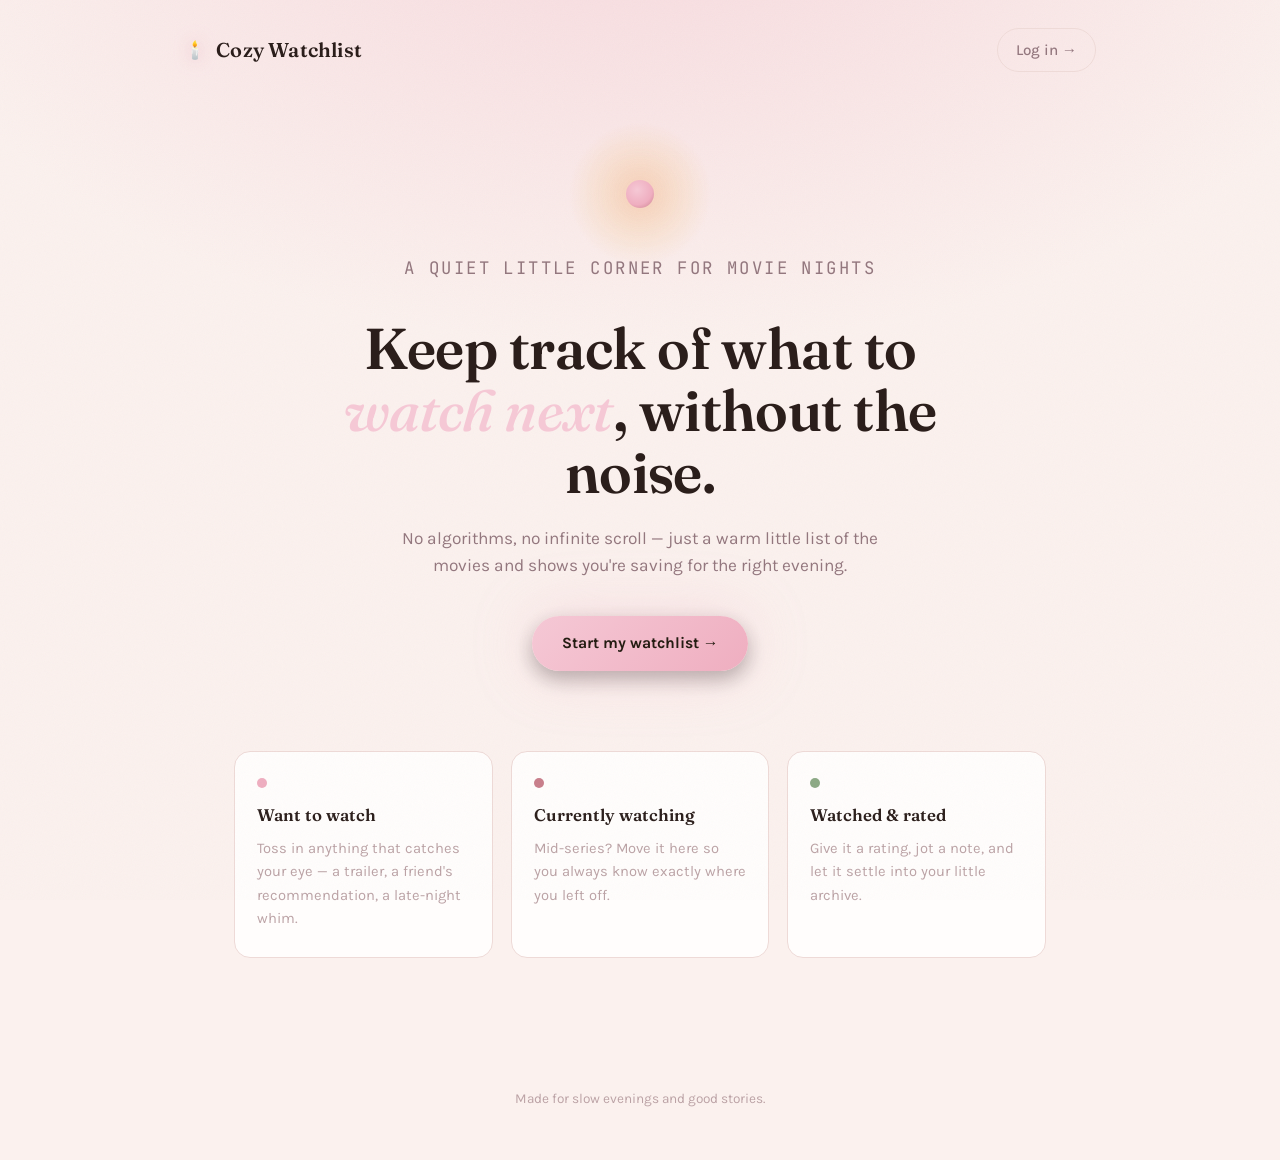
==== commit c08af045: "Update navigation links to login and signup" ====
--- a/index.html
+++ b/index.html
@@ -11,7 +11,7 @@
 
   <nav class="nav">
     <a href="/" class="nav__brand"><span class="nav__flame">🕯️</span> Cozy Watchlist</a>
-    <a href="/watchlist" class="nav__link">Open my list →</a>
+    <a href="/login" class="nav__link">Log in →</a>
   </nav>
 
   <header class="hero">
@@ -22,7 +22,7 @@
     <p class="hero__eyebrow">a quiet little corner for movie nights</p>
     <h1>Keep track of what to <em>watch next</em>, without the noise.</h1>
     <p>No algorithms, no infinite scroll — just a warm little list of the movies and shows you're saving for the right evening.</p>
-    <a href="/watchlist" class="btn btn--primary">Start my watchlist →</a>
+    <a href="/signup" class="btn btn--primary">Start my watchlist →</a>
   </header>
 
   <section class="strip">
--- a/style.css
+++ b/style.css
@@ -1,517 +1,722 @@
-/* ==========================================================================
-   CineWatch — design tokens
-   A night-at-the-cinema identity: deep plum-navy "theater" backdrop, a
-   bulb-bordered marquee sign, a running ticker of your queue, filmstrip
-   rails framing the page, and film cards cut like real perforated ticket
-   stubs. Display type is Fraunces (italic for emphasis), body is Inter,
-   and Space Mono carries the printed "ticket data" — codes, counts, stamps.
-   ========================================================================== */
+/* =========================================================
+   Cozy Watchlist — stylesheet
+   Palette: dusk aubergine background, warm lamplight accent,
+   muted ember secondary, sage for "watched".
+   ========================================================= */
+
+@import url('https://fonts.googleapis.com/css2?family=Fraunces:ital,opsz,wght@0,9..144,400;0,9..144,600;1,9..144,500&family=Karla:wght@400;500;700&family=JetBrains+Mono:wght@400;500&display=swap');
 
 :root {
-  --night: #190f2e;
-  --night-deep: #100823;
-  --night-panel: #271a45;
-  --night-panel-2: #2f2052;
-  --line-on-night: rgba(251, 243, 228, 0.14);
-  --line-on-night-strong: rgba(251, 243, 228, 0.26);
-
-  --paper: #fbf3e4;
-  --paper-shade: #f1e2c4;
-  --paper-line: rgba(42, 27, 61, 0.16);
-
-  --gold: #e8ac4e;
-  --gold-bright: #f6cc7a;
-  --cherry: #e8637a;
-  --cherry-deep: #c8465e;
-  --sage: #7fae8e;
-
-  --ink: #2a1b3d;
-  --ink-soft: #6a5a80;
-  --cream-text: #f4ecdc;
-  --lavender-text: #c7bade;
-
-  --danger: #e8637a;
-
-  --radius-lg: 22px;
-  --radius-md: 14px;
-  --radius-sm: 9px;
-
-  --shadow-card: 0 26px 48px -22px rgba(6, 3, 16, 0.7), 0 2px 8px rgba(6, 3, 16, 0.35);
-  --shadow-pop: 0 16px 32px -12px rgba(6, 3, 16, 0.6);
-
-  --font-display: "Fraunces", "Iowan Old Style", serif;
-  --font-body: "Inter", -apple-system, BlinkMacSystemFont, sans-serif;
-  --font-mono: "Space Mono", ui-monospace, monospace;
-}
-
-@media (prefers-reduced-motion: reduce) {
-  * { animation-duration: 0.001ms !important; animation-iteration-count: 1 !important; transition-duration: 0.001ms !important; }
+  --bg:            #FBF1EE;
+  --bg-soft:       #F6E4E1;
+  --surface:       #FFFDFC;
+  --surface-hover: #F8E9E7;
+  --border:        #EEDAD7;
+
+  --lamp:          #EFAEC0;
+  --lamp-soft:     #F5C8D5;
+  --ember:         #C97E8B;
+  --sage:          #8CA985;
+
+  --text:          #2B1E1B;
+  --text-muted:    #93777E;
+  --text-faint:    #BBA2A5;
+
+  --font-display: 'Fraunces', serif;
+  --font-body: 'Karla', sans-serif;
+  --font-mono: 'JetBrains Mono', monospace;
+
+  --radius-sm: 10px;
+  --radius-md: 16px;
+  --radius-lg: 26px;
+
+  --shadow-soft: 0 10px 30px rgba(160, 110, 100, 0.12);
+  --shadow-lamp: 0 0 60px rgba(239, 174, 192, 0.35);
 }
 
 * { box-sizing: border-box; }
+
 html { scroll-behavior: smooth; }
 
 body {
   margin: 0;
-  background: var(--night);
-  background-image:
-    radial-gradient(ellipse 720px 420px at 12% 0%, rgba(232, 172, 78, 0.16), transparent 60%),
-    radial-gradient(ellipse 620px 460px at 100% 6%, rgba(232, 99, 122, 0.13), transparent 58%),
-    radial-gradient(ellipse 900px 700px at 50% 100%, rgba(20, 10, 40, 0.9), transparent 70%);
-  color: var(--cream-text);
+  background:
+    radial-gradient(ellipse 60% 40% at 50% -10%, rgba(239, 174, 192, 0.35), transparent),
+    var(--bg);
+  color: var(--text);
   font-family: var(--font-body);
-  -webkit-font-smoothing: antialiased;
+  line-height: 1.6;
   min-height: 100vh;
 }
 
+::selection { background: var(--lamp); color: #2B1E1B; }
+
 a { color: inherit; }
-::selection { background: var(--gold); color: var(--ink); }
-
-::-webkit-scrollbar { width: 12px; }
-::-webkit-scrollbar-track { background: var(--night-deep); }
-::-webkit-scrollbar-thumb { background: var(--night-panel-2); border-radius: 8px; border: 3px solid var(--night-deep); }
-::-webkit-scrollbar-thumb:hover { background: var(--gold); }
-
-:focus-visible { outline: 2px solid var(--gold-bright); outline-offset: 3px; border-radius: 4px; }
-
-.grain {
-  position: fixed; inset: 0; pointer-events: none; z-index: 999;
-  opacity: 0.045; mix-blend-mode: overlay;
-  background-image: url("data:image/svg+xml,%3Csvg xmlns='http://www.w3.org/2000/svg' width='120' height='120'%3E%3Cfilter id='n'%3E%3CfeTurbulence type='fractalNoise' baseFrequency='0.9' numOctaves='2' stitchTiles='stitch'/%3E%3C/filter%3E%3Crect width='100%25' height='100%25' filter='url(%23n)'/%3E%3C/svg%3E");
-}
-
-/* ==========================================================================
-   Filmstrip rails — sprocket-holed strips framing the whole page
-   ========================================================================== */
-
-.filmstrip-rail {
+
+img { max-width: 100%; display: block; }
+
+/* Faint film-grain / paper texture overlay so flat dark panels don't feel flat */
+body::before {
+  content: "";
   position: fixed;
-  top: 0; bottom: 0;
-  width: 26px;
-  z-index: 40;
-  background: var(--night-deep);
-  background-image:
-    radial-gradient(circle, var(--night) 6px, transparent 6.5px),
-    radial-gradient(circle, var(--night) 6px, transparent 6.5px);
-  background-size: 26px 46px;
-  background-position: 6.5px 10px, 6.5px 33px;
-  box-shadow: 0 0 0 1px var(--line-on-night);
-  display: none;
-}
-.filmstrip-rail.left { left: 0; }
-.filmstrip-rail.right { right: 0; }
-
-@media (min-width: 1400px) {
-  .filmstrip-rail { display: block; }
-}
-
-/* ==========================================================================
-   Marquee header
-   ========================================================================== */
-
-.marquee {
-  position: sticky;
-  top: 0;
-  z-index: 50;
-  background: linear-gradient(180deg, var(--night-deep), var(--night));
-  border-bottom: 1px solid var(--line-on-night);
-}
-
-.bulb-row {
-  height: 7px;
-  background-image: radial-gradient(circle, var(--gold-bright) 0 2.4px, transparent 2.5px);
-  background-size: 22px 7px;
-  background-position: center;
-  opacity: 0.9;
-  animation: bulb-twinkle 3.2s steps(2) infinite;
-}
-@keyframes bulb-twinkle { 0%, 100% { opacity: 0.5; filter: brightness(0.9); } 50% { opacity: 1; filter: brightness(1.25); } }
-
-.marquee-inner {
-  max-width: 1220px;
-  margin: 0 auto;
-  padding: 16px 32px;
-  display: flex;
-  align-items: center;
-  gap: 28px;
-}
-
-.brand { display: flex; align-items: center; gap: 12px; margin-right: auto; }
-.brand-mark {
-  width: 42px; height: 42px;
-  display: grid; place-items: center;
-  color: var(--night);
-  background: linear-gradient(155deg, var(--gold-bright), var(--gold));
-  border-radius: 12px;
-  box-shadow: var(--shadow-pop);
-}
-.brand-text { display: flex; flex-direction: column; line-height: 1.15; }
-.brand-name { font-family: var(--font-display); font-style: italic; font-weight: 600; font-size: 1.5rem; letter-spacing: 0.01em; }
-.brand-tag { font-family: var(--font-mono); font-size: 0.64rem; letter-spacing: 0.09em; text-transform: uppercase; color: var(--gold-bright); }
-
-.tab-nav { display: flex; gap: 4px; background: var(--night-panel); padding: 4px; border-radius: 999px; border: 1px solid var(--line-on-night); }
-.tab {
-  font-family: var(--font-body); font-weight: 600; font-size: 0.86rem;
-  color: var(--lavender-text); background: transparent; border: none;
-  padding: 8px 16px; border-radius: 999px; cursor: pointer;
-  transition: background 0.18s ease, color 0.18s ease;
-}
-.tab:hover { color: var(--cream-text); }
-.tab.active { background: linear-gradient(155deg, var(--gold-bright), var(--gold)); color: var(--ink); }
-
-.btn-add {
-  display: flex; align-items: center; gap: 8px;
-  font-family: var(--font-body); font-weight: 700; font-size: 0.86rem;
-  color: var(--ink); background: linear-gradient(155deg, var(--cherry), var(--cherry-deep));
-  border: none; padding: 11px 18px; border-radius: 999px; cursor: pointer;
-  box-shadow: 0 10px 22px -10px rgba(232, 99, 122, 0.55);
-  transition: transform 0.16s ease, box-shadow 0.16s ease;
-  white-space: nowrap;
-}
-.btn-add:hover { transform: translateY(-1px); box-shadow: 0 14px 26px -10px rgba(232, 99, 122, 0.65); }
-.btn-add:active { transform: translateY(0); }
-
-/* ==========================================================================
-   Box office hero — bulb-framed marquee sign + ambient spotlights
-   ========================================================================== */
-
-.page { max-width: 1220px; margin: 0 auto; padding: 0 32px; position: relative; }
-
-.box-office {
-  position: relative;
-  padding: 70px 0 0;
-  text-align: center;
-  overflow: hidden;
-}
-
-.spotlight { position: absolute; border-radius: 50%; filter: blur(70px); pointer-events: none; z-index: 0; }
-.spotlight-a { width: 420px; height: 420px; top: -160px; left: 6%; background: rgba(232, 172, 78, 0.22); animation: drift-a 14s ease-in-out infinite; }
-.spotlight-b { width: 380px; height: 380px; top: -120px; right: 8%; background: rgba(232, 99, 122, 0.18); animation: drift-b 16s ease-in-out infinite; }
-@keyframes drift-a { 0%, 100% { transform: translate(0, 0); } 50% { transform: translate(30px, 40px); } }
-@keyframes drift-b { 0%, 100% { transform: translate(0, 0); } 50% { transform: translate(-26px, 30px); } }
-
-.marquee-sign {
+  inset: 0;
+  pointer-events: none;
+  opacity: 0.035;
+  z-index: 0;
+  background-image: url("data:image/svg+xml,%3Csvg xmlns='http://www.w3.org/2000/svg' width='140' height='140'%3E%3Cfilter id='n'%3E%3CfeTurbulence type='fractalNoise' baseFrequency='0.9' numOctaves='2' stitchTiles='stitch'/%3E%3C/filter%3E%3Crect width='100%25' height='100%25' filter='url(%23n)'/%3E%3C/svg%3E");
+}
+
+.container {
   position: relative;
   z-index: 1;
-  display: inline-block;
-  padding: 30px 56px 34px;
+  max-width: 960px;
+  margin: 0 auto;
+  padding: 0 24px;
+}
+
+/* ---------------- Nav ---------------- */
+
+.nav {
+  position: relative;
+  z-index: 2;
+  display: flex;
+  align-items: center;
+  justify-content: space-between;
+  max-width: 960px;
+  margin: 0 auto;
+  padding: 28px 24px 0;
+}
+
+.nav__brand {
+  display: flex;
+  align-items: center;
+  gap: 10px;
+  font-family: var(--font-display);
+  font-size: 1.25rem;
+  font-weight: 600;
+  letter-spacing: 0.01em;
+  text-decoration: none;
+  color: var(--text);
+}
+
+.nav__flame {
+  font-size: 1.1rem;
+  filter: drop-shadow(0 0 8px rgba(239, 174, 192, 0.7));
+}
+
+.nav__link {
+  font-family: var(--font-body);
+  font-weight: 500;
+  font-size: 0.95rem;
+  text-decoration: none;
+  color: var(--text-muted);
+  border: 1px solid var(--border);
+  padding: 9px 18px;
+  border-radius: 999px;
+  transition: all 0.2s ease;
+}
+
+.nav__link:hover {
+  color: var(--bg);
+  background: var(--lamp);
+  border-color: var(--lamp);
+}
+
+/* ---------------- Hero (index.html) ---------------- */
+
+.hero {
+  position: relative;
+  z-index: 1;
+  text-align: center;
+  padding: 90px 24px 60px;
+  max-width: 720px;
+  margin: 0 auto;
+}
+
+.hero__lamp {
+  width: 64px;
+  height: 64px;
+  margin: 0 auto 28px;
+  position: relative;
+}
+
+.hero__lamp-glow {
+  position: absolute;
+  inset: -40px;
+  border-radius: 50%;
+  background: radial-gradient(circle, rgba(244, 197, 121, 0.45), transparent 70%);
+  animation: flicker 4s ease-in-out infinite;
+}
+
+.hero__lamp-core {
+  position: absolute;
+  inset: 18px;
+  border-radius: 50%;
+  background: radial-gradient(circle at 40% 35%, var(--lamp-soft), var(--lamp) 60%, var(--ember) 100%);
+  box-shadow: 0 0 40px rgba(239, 174, 192, 0.8);
+}
+
+@keyframes flicker {
+  0%, 100% { opacity: 0.9; transform: scale(1); }
+  50% { opacity: 1; transform: scale(1.08); }
+  75% { opacity: 0.8; transform: scale(0.97); }
+}
+
+.hero__eyebrow {
+  font-family: var(--font-mono);
+  font-size: 0.78rem;
+  letter-spacing: 0.14em;
+  text-transform: uppercase;
+  color: var(--lamp);
+  margin: 0 0 16px;
+}
+
+.hero h1 {
+  font-family: var(--font-display);
+  font-weight: 600;
+  font-size: clamp(2.4rem, 5.5vw, 3.6rem);
+  line-height: 1.08;
+  margin: 0 0 20px;
+  letter-spacing: -0.01em;
+}
+
+.hero h1 em {
+  font-style: italic;
+  font-weight: 500;
+  color: var(--lamp-soft);
+}
+
+.hero p {
+  font-size: 1.08rem;
+  color: var(--text-muted);
+  max-width: 480px;
+  margin: 0 auto 36px;
+}
+
+.btn {
+  display: inline-flex;
+  align-items: center;
+  gap: 8px;
+  font-family: var(--font-body);
+  font-weight: 700;
+  font-size: 0.98rem;
+  padding: 15px 30px;
+  border-radius: 999px;
+  border: none;
+  cursor: pointer;
+  text-decoration: none;
+  transition: transform 0.15s ease, box-shadow 0.15s ease;
+}
+
+.btn--primary {
+  background: linear-gradient(135deg, var(--lamp-soft), var(--lamp));
+  color: #241C12;
+  box-shadow: var(--shadow-lamp), 0 8px 20px rgba(0,0,0,0.3);
+}
+
+.btn--primary:hover { transform: translateY(-2px); box-shadow: var(--shadow-lamp), 0 12px 26px rgba(0,0,0,0.35); }
+
+.btn--ghost {
+  background: transparent;
+  color: var(--text);
+  border: 1px solid var(--border);
+}
+
+.btn--ghost:hover { border-color: var(--lamp); color: var(--lamp-soft); }
+
+/* ---------------- Feature strip (index.html) ---------------- */
+
+.strip {
+  display: grid;
+  grid-template-columns: repeat(3, 1fr);
+  gap: 18px;
+  max-width: 860px;
+  margin: 20px auto 100px;
+  padding: 0 24px;
+}
+
+.strip__card {
+  background: var(--surface);
+  border: 1px solid var(--border);
+  border-radius: var(--radius-md);
+  padding: 26px 22px;
+  text-align: left;
+}
+
+.strip__card .dot {
+  width: 10px; height: 10px;
+  border-radius: 50%;
+  margin-bottom: 14px;
+}
+
+.strip__card h3 {
+  font-family: var(--font-display);
+  font-size: 1.05rem;
+  margin: 0 0 8px;
+  font-weight: 600;
+}
+
+.strip__card p {
+  margin: 0;
+  color: var(--text-faint);
+  font-size: 0.92rem;
+}
+
+/* ---------------- Watchlist page header ---------------- */
+
+.page-header {
+  padding: 50px 24px 10px;
+  max-width: 960px;
+  margin: 0 auto;
+}
+
+.page-header h1 {
+  font-family: var(--font-display);
+  font-size: clamp(2rem, 4vw, 2.7rem);
+  margin: 0 0 6px;
+  font-weight: 600;
+}
+
+.page-header p {
+  color: var(--text-muted);
+  margin: 0 0 26px;
+}
+
+.stats {
+  display: flex;
+  gap: 12px;
+  flex-wrap: wrap;
+  margin-bottom: 6px;
+}
+
+.stat-pill {
+  font-family: var(--font-mono);
+  font-size: 0.82rem;
+  background: var(--surface);
+  border: 1px solid var(--border);
+  padding: 8px 16px;
+  border-radius: 999px;
+  color: var(--text-muted);
+  display: flex;
+  align-items: center;
+  gap: 8px;
+}
+
+.stat-pill b { color: var(--text); font-weight: 600; }
+
+.stat-pill .swatch { width: 8px; height: 8px; border-radius: 50%; }
+
+/* ---------------- Add form ---------------- */
+
+.add-form {
+  max-width: 960px;
+  margin: 26px auto 0;
+  padding: 0 24px;
+}
+
+.add-form__row {
+  background: var(--surface);
+  border: 1px solid var(--border);
+  border-radius: var(--radius-md);
+  padding: 20px;
+  display: flex;
+  gap: 12px;
+  flex-wrap: wrap;
+  align-items: center;
+  box-shadow: var(--shadow-soft);
+}
+
+.add-form input[type="text"],
+.add-form textarea {
+  background: var(--bg-soft);
+  border: 1px solid var(--border);
+  color: var(--text);
+  font-family: var(--font-body);
+  font-size: 0.96rem;
+  padding: 12px 14px;
+  border-radius: var(--radius-sm);
+  flex: 1 1 220px;
+  min-width: 0;
+}
+
+.add-form textarea {
+  flex-basis: 100%;
+  resize: vertical;
+  min-height: 44px;
+}
+
+.add-form input::placeholder,
+.add-form textarea::placeholder { color: var(--text-faint); }
+
+.add-form input:focus,
+.add-form textarea:focus,
+.add-form select:focus {
+  outline: none;
+  border-color: var(--lamp);
+  box-shadow: 0 0 0 3px rgba(239, 174, 192, 0.28);
+}
+
+.type-toggle {
+  display: flex;
+  background: var(--bg-soft);
+  border: 1px solid var(--border);
+  border-radius: var(--radius-sm);
+  overflow: hidden;
+}
+
+.type-toggle input { display: none; }
+
+.type-toggle label {
+  padding: 12px 16px;
+  font-size: 0.9rem;
+  font-weight: 500;
+  color: var(--text-muted);
+  cursor: pointer;
+  transition: all 0.15s ease;
+}
+
+.type-toggle input:checked + label {
+  background: var(--lamp);
+  color: #241C12;
+}
+
+/* ---------------- Filter tabs ---------------- */
+
+.filters {
+  max-width: 960px;
+  margin: 22px auto 0;
+  padding: 0 24px;
+  display: flex;
+  gap: 8px;
+  flex-wrap: wrap;
+}
+
+.filter-tab {
+  font-family: var(--font-body);
+  font-size: 0.88rem;
+  font-weight: 500;
+  background: transparent;
+  border: 1px solid var(--border);
+  color: var(--text-muted);
+  padding: 9px 16px;
+  border-radius: 999px;
+  cursor: pointer;
+  transition: all 0.15s ease;
+}
+
+.filter-tab:hover { border-color: var(--lamp); color: var(--text); }
+
+.filter-tab.active {
+  background: var(--surface-hover);
+  border-color: var(--lamp);
+  color: var(--lamp-soft);
+}
+
+/* ---------------- Ticket-stub cards ---------------- */
+
+.grid {
+  max-width: 960px;
+  margin: 26px auto 90px;
+  padding: 0 24px;
+  display: grid;
+  grid-template-columns: repeat(auto-fill, minmax(280px, 1fr));
+  gap: 20px;
+}
+
+.ticket {
+  position: relative;
+  background: var(--surface);
+  border: 1px solid var(--border);
+  border-radius: var(--radius-md);
+  box-shadow: var(--shadow-soft);
+  overflow: visible;
+  display: flex;
+  flex-direction: column;
+  animation: rise 0.35s ease both;
+}
+
+@keyframes rise {
+  from { opacity: 0; transform: translateY(10px); }
+  to { opacity: 1; transform: translateY(0); }
+}
+
+.ticket__main {
+  padding: 20px 20px 16px;
+  flex: 1;
+}
+
+.ticket__top {
+  display: flex;
+  justify-content: space-between;
+  align-items: flex-start;
+  gap: 10px;
+  margin-bottom: 10px;
+}
+
+.ticket__type {
+  font-family: var(--font-mono);
+  font-size: 0.68rem;
+  letter-spacing: 0.08em;
+  text-transform: uppercase;
+  padding: 4px 9px;
+  border-radius: 999px;
+  color: #241C12;
+  white-space: nowrap;
+}
+
+.ticket__type--movie { background: var(--lamp-soft); }
+.ticket__type--tv { background: var(--sage); }
+
+.ticket__title {
+  font-family: var(--font-display);
+  font-size: 1.2rem;
+  font-weight: 600;
+  margin: 0 0 8px;
+  line-height: 1.25;
+}
+
+.ticket__notes {
+  font-size: 0.88rem;
+  color: var(--text-faint);
+  margin: 0 0 12px;
+}
+
+.ticket__rating {
+  display: flex;
+  gap: 3px;
+  margin-bottom: 4px;
+}
+
+.star {
+  cursor: pointer;
+  font-size: 1.05rem;
+  color: var(--border);
+  transition: color 0.12s ease, transform 0.12s ease;
+}
+
+.star:hover { transform: scale(1.15); }
+.star.filled { color: var(--lamp); }
+
+/* Perforated tear between the main stub and the action stub */
+.ticket__perf {
+  position: relative;
+  border-top: 2px dashed var(--border);
+  margin: 0 4px;
+}
+
+.ticket__perf::before,
+.ticket__perf::after {
+  content: "";
+  position: absolute;
+  top: -9px;
+  width: 18px;
+  height: 18px;
+  border-radius: 50%;
+  background: var(--bg);
+  border: 1px solid var(--border);
+}
+
+.ticket__perf::before { left: -13px; }
+.ticket__perf::after { right: -13px; }
+
+.ticket__foot {
+  display: flex;
+  align-items: center;
+  justify-content: space-between;
+  padding: 14px 20px 18px;
+}
+
+.status-select {
+  font-family: var(--font-mono);
+  font-size: 0.76rem;
+  background: var(--bg-soft);
+  border: 1px solid var(--border);
+  color: var(--text-muted);
+  padding: 7px 10px;
+  border-radius: var(--radius-sm);
+  cursor: pointer;
+}
+
+.status-select:focus { outline: none; border-color: var(--lamp); }
+
+.ticket__delete {
+  background: none;
+  border: none;
+  color: var(--text-faint);
+  cursor: pointer;
+  font-size: 1rem;
+  padding: 4px 6px;
+  border-radius: 6px;
+  transition: all 0.15s ease;
+}
+
+.ticket__delete:hover { color: var(--ember); background: rgba(203, 110, 82, 0.12); }
+
+.ticket--watched { border-color: rgba(147, 172, 140, 0.4); }
+.ticket--watching { border-color: rgba(239, 174, 192, 0.5); }
+
+/* ---------------- Empty state ---------------- */
+
+.empty {
+  max-width: 960px;
+  margin: 40px auto 90px;
+  padding: 60px 24px;
+  text-align: center;
+  color: var(--text-faint);
+}
+
+.empty__icon { font-size: 2rem; margin-bottom: 14px; opacity: 0.6; }
+
+.empty h3 {
+  font-family: var(--font-display);
+  color: var(--text-muted);
+  font-weight: 600;
+  margin: 0 0 6px;
+}
+
+/* ---------------- Toast ---------------- */
+
+.toast {
+  position: fixed;
+  bottom: 26px;
+  left: 50%;
+  transform: translateX(-50%) translateY(20px);
+  background: var(--surface-hover);
+  border: 1px solid var(--lamp);
+  color: var(--text);
+  padding: 12px 22px;
+  border-radius: 999px;
+  font-size: 0.9rem;
+  box-shadow: var(--shadow-soft);
+  opacity: 0;
+  pointer-events: none;
+  transition: all 0.25s ease;
+  z-index: 10;
+}
+
+.toast.show {
+  opacity: 1;
+  transform: translateX(-50%) translateY(0);
+}
+
+/* ---------------- Footer ---------------- */
+
+.footer {
+  text-align: center;
+  padding: 30px 24px 50px;
+  color: var(--text-faint);
+  font-size: 0.85rem;
+}
+
+/* ---------------- Auth pages (login / signup) ---------------- */
+
+.auth-wrap {
+  min-height: calc(100vh - 90px);
+  display: flex;
+  align-items: center;
+  justify-content: center;
+  padding: 40px 24px;
+}
+
+.auth-card {
+  width: 100%;
+  max-width: 380px;
+  background: var(--surface);
+  border: 1px solid var(--border);
   border-radius: var(--radius-lg);
-  background: linear-gradient(180deg, rgba(39, 26, 69, 0.55), rgba(39, 26, 69, 0.15));
-  border: 1px solid var(--line-on-night);
-}
-.marquee-sign::before, .marquee-sign::after {
-  content: "";
-  position: absolute; left: 14px; right: 14px; height: 7px;
-  background-image: radial-gradient(circle, var(--gold-bright) 0 2.6px, transparent 2.7px);
-  background-size: 24px 7px;
-  opacity: 0.85;
-}
-.marquee-sign::before { top: 8px; animation: bulb-twinkle 2.8s steps(2) infinite; }
-.marquee-sign::after { bottom: 8px; animation: bulb-twinkle 2.8s steps(2) infinite reverse; }
-
-.hero-eyebrow {
-  font-family: var(--font-mono); font-size: 0.72rem; letter-spacing: 0.16em;
-  text-transform: uppercase; color: var(--gold-bright); margin: 8px 0 16px;
-}
-.hero-title {
-  font-family: var(--font-display); font-weight: 500;
-  font-size: clamp(2.5rem, 5.2vw, 4.3rem); line-height: 1.04; letter-spacing: -0.01em;
-  margin: 0 0 6px; color: var(--cream-text);
-}
-.hero-title em {
-  font-style: italic; font-weight: 600;
-  background: linear-gradient(100deg, var(--gold-bright), var(--cherry) 85%);
-  -webkit-background-clip: text; background-clip: text; color: transparent;
-}
-
-.hero-sub { position: relative; z-index: 1; font-size: 1.02rem; color: var(--lavender-text); max-width: 460px; margin: 22px auto 36px; line-height: 1.55; }
-
-/* admission stat strip */
-.admit-strip { position: relative; z-index: 1; display: inline-flex; background: var(--paper); border-radius: var(--radius-md); box-shadow: var(--shadow-card); overflow: hidden; margin-bottom: 46px; }
-.admit-stub { position: relative; display: flex; flex-direction: column; align-items: center; gap: 2px; padding: 18px 34px; color: var(--ink); }
-.admit-stub + .admit-stub { border-left: 1.5px dashed var(--paper-line); }
-.admit-stub + .admit-stub::before, .admit-stub + .admit-stub::after { content: ""; position: absolute; left: -8px; width: 16px; height: 16px; background: var(--night); border-radius: 50%; }
-.admit-stub + .admit-stub::before { top: -8px; }
-.admit-stub + .admit-stub::after { bottom: -8px; }
-.stub-eyebrow { font-family: var(--font-mono); font-size: 0.62rem; letter-spacing: 0.12em; text-transform: uppercase; color: var(--ink-soft); }
-.stat-num { font-family: var(--font-display); font-weight: 600; font-size: 1.9rem; line-height: 1.1; }
-.stat-label { font-size: 0.72rem; color: var(--ink-soft); }
-
-/* running ticker — "now on the marquee" */
-.ticker-wrap { position: relative; z-index: 1; border-top: 1px solid var(--line-on-night); border-bottom: 1px solid var(--line-on-night); background: var(--night-deep); overflow: hidden; }
-.ticker-label {
-  position: absolute; left: 0; top: 0; bottom: 0; z-index: 2;
-  display: flex; align-items: center; gap: 8px;
-  padding: 0 18px; background: var(--night-deep);
-  font-family: var(--font-mono); font-size: 0.66rem; letter-spacing: 0.1em; text-transform: uppercase; color: var(--cherry);
-  box-shadow: 18px 0 18px -6px var(--night-deep);
-}
-.ticker-label .dot { width: 6px; height: 6px; border-radius: 50%; background: var(--cherry); animation: bulb-twinkle 1.4s steps(2) infinite; }
-.ticker-track { display: flex; white-space: nowrap; padding: 12px 0 12px 150px; animation: ticker-scroll 26s linear infinite; width: max-content; }
-.ticker-track span {
-  font-family: var(--font-mono); font-size: 0.76rem; letter-spacing: 0.03em; color: var(--lavender-text);
-  padding: 0 26px; border-right: 1px solid var(--line-on-night);
-}
-.ticker-track span::before { content: "★"; color: var(--gold-bright); margin-right: 10px; }
-@keyframes ticker-scroll { from { transform: translateX(0); } to { transform: translateX(-50%); } }
-.ticker-wrap:hover .ticker-track { animation-play-state: paused; }
-
-/* ==========================================================================
-   Toolbar
-   ========================================================================== */
-
-.toolbar { display: flex; gap: 12px; margin: 40px 0 30px; flex-wrap: wrap; position: relative; z-index: 1; }
-.search-wrap { flex: 1 1 280px; position: relative; display: flex; align-items: center; }
-.search-icon { position: absolute; left: 16px; color: var(--lavender-text); pointer-events: none; }
-#searchInput {
-  width: 100%; font-family: var(--font-body); font-size: 0.92rem; color: var(--cream-text);
-  background: var(--night-panel); border: 1px solid var(--line-on-night); border-radius: 999px;
-  padding: 13px 18px 13px 42px; transition: border-color 0.16s ease, background 0.16s ease;
-}
-#searchInput::placeholder { color: var(--lavender-text); opacity: 0.7; }
-#searchInput:focus { border-color: var(--gold); background: var(--night-panel-2); outline: none; }
-
-.select-wrap { position: relative; display: flex; align-items: center; }
-.sort-select {
-  appearance: none; font-family: var(--font-body); font-size: 0.86rem; font-weight: 600; color: var(--cream-text);
-  background: var(--night-panel); border: 1px solid var(--line-on-night); border-radius: 999px; padding: 13px 38px 13px 18px; cursor: pointer;
-}
-.select-caret { position: absolute; right: 16px; color: var(--lavender-text); pointer-events: none; }
-
-/* ==========================================================================
-   Film grid + ticket-stub cards
-   ========================================================================== */
-
-.grid-wrap { padding-bottom: 90px; position: relative; z-index: 1; }
-.film-grid { display: grid; grid-template-columns: repeat(auto-fill, minmax(240px, 1fr)); gap: 30px; }
-
-.film-card {
-  position: relative;
-  background: var(--paper);
-  border-radius: var(--radius-lg);
-  overflow: hidden;
-  box-shadow: var(--shadow-card);
+  box-shadow: var(--shadow-soft);
+  padding: 34px 30px;
   display: flex;
   flex-direction: column;
-  animation: rise-in 0.5s ease backwards;
-  transition: transform 0.28s cubic-bezier(.2,.8,.2,1), box-shadow 0.28s ease;
-}
-.film-card:hover { transform: translateY(-7px) rotate(-0.35deg); box-shadow: 0 34px 60px -22px rgba(4, 2, 12, 0.75); }
-@keyframes rise-in { from { opacity: 0; transform: translateY(16px); } to { opacity: 1; transform: translateY(0); } }
-
-.poster-frame { position: relative; aspect-ratio: 2 / 2.55; overflow: hidden; background: var(--paper-shade); }
-.poster-frame img { width: 100%; height: 100%; object-fit: cover; display: block; transition: transform 0.6s cubic-bezier(.2,.8,.2,1); }
-.film-card:hover .poster-frame img { transform: scale(1.07); }
-
-.poster-fallback {
-  width: 100%; height: 100%; display: grid; place-items: center; color: var(--ink-soft);
-  background: repeating-linear-gradient(135deg, var(--paper-shade) 0 14px, #ecdcb8 14px 28px);
-}
-
-.poster-scrim {
-  position: absolute; left: 0; right: 0; bottom: 0;
-  padding: 46px 16px 14px;
-  background: linear-gradient(180deg, transparent, rgba(9, 4, 18, 0.55) 45%, rgba(9, 4, 18, 0.94) 100%);
-}
-.poster-scrim .card-title { color: var(--paper); margin: 0 0 3px; }
-.poster-scrim .card-genre { color: var(--gold-bright); margin: 0; }
-
-.status-chip {
-  position: absolute; top: 12px; left: 12px; z-index: 2;
-  font-family: var(--font-mono); font-size: 0.62rem; letter-spacing: 0.06em; text-transform: uppercase;
-  padding: 5px 10px; border-radius: 999px; backdrop-filter: blur(4px);
-}
-.status-chip.watchlist { background: rgba(25, 15, 46, 0.7); color: var(--gold-bright); border: 1px solid rgba(246, 204, 122, 0.35); }
-.status-chip.watched { background: rgba(232, 99, 122, 0.92); color: #2a0b13; }
-
-.rating-badge {
-  position: absolute; top: 10px; right: 10px; z-index: 2;
-  width: 38px; height: 38px; display: grid; place-items: center;
-  font-family: var(--font-mono); font-weight: 700; font-size: 0.9rem; color: var(--ink);
-  background: radial-gradient(circle at 35% 30%, var(--gold-bright), var(--gold));
-  border-radius: 50%; box-shadow: 0 6px 14px -4px rgba(0, 0, 0, 0.5);
-}
-.rating-badge::after {
-  content: ""; position: absolute; inset: -4px; border-radius: 50%;
-  border: 1.5px dashed rgba(42, 27, 61, 0.35);
-}
-
-/* punched perforation seam between poster and stub footer */
-.perf-seam {
-  position: relative;
-  height: 20px;
-  flex: none;
-  background-color: var(--paper-shade);
-  background-image: radial-gradient(circle, var(--paper) 3.6px, transparent 3.8px);
-  background-size: 18px 20px;
-  background-position: 9px center;
-  background-repeat: repeat-x;
-  border-top: 1px dashed var(--paper-line);
-  border-bottom: 1px dashed var(--paper-line);
-}
-
-.stub-footer { padding: 14px 16px 16px; display: flex; flex-direction: column; gap: 8px; flex: 1; }
-
-.card-title { font-family: var(--font-display); font-weight: 600; font-size: 1.12rem; line-height: 1.25; margin: 0; }
-.card-genre { font-family: var(--font-mono); font-size: 0.68rem; letter-spacing: 0.06em; text-transform: uppercase; margin: 0; }
-
-.card-notes {
-  font-size: 0.83rem; color: var(--ink-soft); line-height: 1.45; margin: 0;
-  display: -webkit-box; -webkit-line-clamp: 2; -webkit-box-orient: vertical; overflow: hidden;
-}
-
-.card-actions { display: flex; gap: 6px; margin-top: auto; padding-top: 6px; }
-
-.icon-btn {
-  display: inline-flex; align-items: center; gap: 5px;
-  font-family: var(--font-body); font-weight: 600; font-size: 0.76rem; color: var(--ink);
-  background: var(--paper-shade); border: 1px solid var(--paper-line); border-radius: 999px;
-  padding: 7px 11px; cursor: pointer; transition: background 0.15s ease, transform 0.15s ease, color 0.15s ease;
-}
-.icon-btn:hover { transform: translateY(-1px); }
-.icon-btn.watch-toggle:hover { background: var(--sage); color: #12261a; }
-.icon-btn.watch-toggle.active-state { background: var(--sage); color: #12261a; border-color: transparent; }
-.icon-btn.rate-btn:hover { background: var(--gold-bright); }
-.icon-btn.danger { padding: 7px 9px; margin-left: auto; }
-.icon-btn.danger:hover { background: var(--cherry); color: #2a0b13; }
-
-/* ==========================================================================
-   Rating popover
-   ========================================================================== */
-
-.rating-pop {
-  position: absolute; z-index: 60; display: grid; grid-template-columns: repeat(5, 1fr); gap: 6px;
-  background: var(--paper); border-radius: var(--radius-md); box-shadow: var(--shadow-pop);
-  padding: 12px; width: 260px; animation: pop-in 0.14s ease;
-}
-@keyframes pop-in { from { opacity: 0; transform: scale(0.96); } to { opacity: 1; transform: scale(1); } }
-.rating-pop button {
-  font-family: var(--font-mono); font-weight: 700; font-size: 0.86rem; color: var(--ink);
-  background: var(--paper-shade); border: none; border-radius: 8px; padding: 9px 0; cursor: pointer;
-  transition: background 0.13s ease, color 0.13s ease;
-}
-.rating-pop button:hover { background: var(--gold-bright); }
-.rating-pop button.selected { background: var(--cherry); color: #2a0b13; }
-
-/* ==========================================================================
-   Empty state — curtains drawn
-   ========================================================================== */
-
-.empty-state {
-  position: relative; z-index: 1; text-align: center; padding: 76px 20px;
-  color: var(--lavender-text); border: 1.5px dashed var(--line-on-night-strong); border-radius: var(--radius-lg);
-  overflow: hidden;
-}
-.empty-state::before, .empty-state::after {
-  content: ""; position: absolute; top: -20%; bottom: -20%; width: 26%;
-  background: linear-gradient(180deg, var(--cherry-deep), var(--night-panel));
-  opacity: 0.14;
-}
-.empty-state::before { left: -6%; border-radius: 0 50% 50% 0 / 0 60% 60% 0; }
-.empty-state::after { right: -6%; border-radius: 50% 0 0 50% / 60% 0 0 60%; }
-.empty-state svg, .empty-state h3, .empty-state p { position: relative; z-index: 1; }
-.empty-state svg { color: var(--gold-bright); margin-bottom: 16px; }
-.empty-state h3 { font-family: var(--font-display); font-style: italic; font-weight: 600; font-size: 1.4rem; color: var(--cream-text); margin: 0 0 6px; }
-.empty-state p { margin: 0; font-size: 0.9rem; }
-
-/* ==========================================================================
-   Footer
-   ========================================================================== */
-
-.site-footer {
-  position: relative; z-index: 1; text-align: center; padding: 28px 0 44px;
-  font-family: var(--font-mono); font-size: 0.72rem; letter-spacing: 0.04em; color: rgba(199, 186, 222, 0.5);
-}
-
-/* ==========================================================================
-   Modal
-   ========================================================================== */
-
-.modal-overlay {
-  position: fixed; inset: 0; z-index: 100; background: rgba(8, 4, 16, 0.78); backdrop-filter: blur(4px);
-  display: flex; align-items: center; justify-content: center; padding: 20px; animation: fade-in 0.16s ease;
-}
-@keyframes fade-in { from { opacity: 0; } to { opacity: 1; } }
-
-.modal {
-  position: relative; width: 100%; max-width: 420px; background: var(--paper);
-  border-radius: var(--radius-lg); box-shadow: var(--shadow-card); padding: 32px 28px 28px;
-  animation: rise-in 0.22s ease;
-}
-
-.ticket-modal::before, .ticket-modal::after {
-  content: ""; position: absolute; top: 50%; width: 26px; height: 26px; background: var(--night);
-  border-radius: 50%; transform: translateY(-50%); box-shadow: 0 0 0 1px var(--line-on-night);
-}
-.ticket-modal::before { left: -13px; }
-.ticket-modal::after { right: -13px; }
-
-.modal-close {
-  position: absolute; top: 18px; right: 18px; background: var(--paper-shade); border: none;
-  color: var(--ink-soft); width: 30px; height: 30px; border-radius: 50%; display: grid; place-items: center; cursor: pointer;
-}
-.modal-close:hover { color: var(--ink); }
-
-.modal-eyebrow { font-family: var(--font-mono); font-size: 0.66rem; letter-spacing: 0.1em; text-transform: uppercase; color: var(--cherry-deep); margin: 0 0 6px; }
-.modal-title { font-family: var(--font-display); font-style: italic; font-weight: 600; font-size: 1.7rem; color: var(--ink); margin: 0 0 22px; }
-
-.field { display: block; margin-bottom: 16px; }
-.field span { display: block; font-size: 0.78rem; font-weight: 600; color: var(--ink-soft); margin-bottom: 6px; }
-.field span em { font-style: normal; font-weight: 400; opacity: 0.7; }
-.field input, .field textarea {
-  width: 100%; font-family: var(--font-body); font-size: 0.92rem; color: var(--ink);
-  background: var(--paper-shade); border: 1.5px solid transparent; border-radius: var(--radius-sm);
-  padding: 11px 13px; resize: vertical; transition: border-color 0.15s ease;
-}
-.field input:focus, .field textarea:focus { outline: none; border-color: var(--gold); }
-
-.form-error { background: rgba(232, 99, 122, 0.14); color: var(--cherry-deep); font-size: 0.82rem; padding: 10px 12px; border-radius: var(--radius-sm); margin: 0 0 14px; }
-
-.modal-actions { display: flex; justify-content: flex-end; gap: 10px; margin-top: 6px; }
-.btn-ghost {
-  font-family: var(--font-body); font-weight: 600; font-size: 0.86rem; color: var(--ink-soft);
-  background: transparent; border: 1.5px solid var(--paper-line); border-radius: 999px; padding: 10px 18px; cursor: pointer;
-}
-.btn-ghost:hover { background: var(--paper-shade); }
-.btn-solid {
-  font-family: var(--font-body); font-weight: 700; font-size: 0.86rem; color: var(--ink);
-  background: linear-gradient(155deg, var(--gold-bright), var(--gold)); border: none; border-radius: 999px;
-  padding: 10px 20px; cursor: pointer; transition: transform 0.15s ease;
-}
-.btn-solid:hover { transform: translateY(-1px); }
-.btn-solid:disabled { opacity: 0.65; cursor: not-allowed; transform: none; }
-
-/* ==========================================================================
-   Toast
-   ========================================================================== */
-
-.toast {
-  position: fixed; bottom: 26px; left: 50%; transform: translate(-50%, 14px);
-  background: var(--ink); color: var(--paper); font-size: 0.86rem; font-weight: 600;
-  padding: 12px 20px; border-radius: 999px; box-shadow: var(--shadow-pop);
-  opacity: 0; pointer-events: none; transition: opacity 0.2s ease, transform 0.2s ease; z-index: 200;
-}
-.toast.show { opacity: 1; transform: translate(-50%, 0); }
-
-/* ==========================================================================
-   Responsive
-   ========================================================================== */
-
-@media (max-width: 720px) {
-  .marquee-inner { padding: 14px 18px; flex-wrap: wrap; gap: 14px; }
-  .tab-nav { order: 3; width: 100%; justify-content: center; }
-  .page { padding: 0 18px; }
-  .box-office { padding: 48px 0 0; }
-  .marquee-sign { padding: 24px 22px 28px; }
-  .admit-strip { flex-direction: column; }
-  .admit-stub + .admit-stub { border-left: none; border-top: 1.5px dashed var(--paper-line); }
-  .admit-stub + .admit-stub::before { top: -8px; left: 50%; transform: translateX(-50%); }
-  .admit-stub + .admit-stub::after { display: none; }
-  .brand-tag { display: none; }
-  .ticker-label span:not(.dot) { display: none; }
-}
-
-@media (max-width: 420px) {
-  .btn-add span { display: none; }
-  .btn-add { padding: 11px 14px; }
-}
+}
+
+.auth-card h1 {
+  font-family: var(--font-display);
+  font-size: 1.7rem;
+  font-weight: 600;
+  margin: 0 0 6px;
+}
+
+.auth-sub {
+  color: var(--text-muted);
+  font-size: 0.92rem;
+  margin: 0 0 24px;
+}
+
+.auth-card label {
+  font-family: var(--font-mono);
+  font-size: 0.76rem;
+  letter-spacing: 0.06em;
+  text-transform: uppercase;
+  color: var(--text-faint);
+  margin: 14px 0 6px;
+}
+
+.auth-card input {
+  background: var(--bg-soft);
+  border: 1px solid var(--border);
+  color: var(--text);
+  font-family: var(--font-body);
+  font-size: 0.96rem;
+  padding: 12px 14px;
+  border-radius: var(--radius-sm);
+}
+
+.auth-card input:focus {
+  outline: none;
+  border-color: var(--lamp);
+  box-shadow: 0 0 0 3px rgba(239, 174, 192, 0.28);
+}
+
+.auth-hint {
+  font-size: 0.78rem;
+  color: var(--text-faint);
+  margin: 6px 0 0;
+}
+
+.auth-error {
+  display: none;
+  font-size: 0.86rem;
+  color: var(--ember);
+  background: rgba(203, 110, 82, 0.12);
+  border: 1px solid rgba(203, 110, 82, 0.4);
+  border-radius: var(--radius-sm);
+  padding: 10px 14px;
+  margin: 16px 0 0;
+}
+
+.auth-error.show { display: block; }
+
+.auth-submit {
+  margin-top: 22px;
+  width: 100%;
+  justify-content: center;
+}
+
+.auth-switch {
+  text-align: center;
+  font-size: 0.88rem;
+  color: var(--text-muted);
+  margin: 18px 0 0;
+}
+
+.auth-switch a {
+  color: var(--lamp-soft);
+  font-weight: 600;
+  text-decoration: none;
+}
+
+.auth-switch a:hover { text-decoration: underline; }
+
+/* ---------------- Responsive ---------------- */
+
+@media (max-width: 640px) {
+  .strip { grid-template-columns: 1fr; }
+  .nav { padding-top: 22px; }
+  .hero { padding-top: 60px; }
+}
+
+@media (prefers-reduced-motion: reduce) {
+  .hero__lamp-glow { animation: none; }
+  .ticket { animation: none; }
+}
